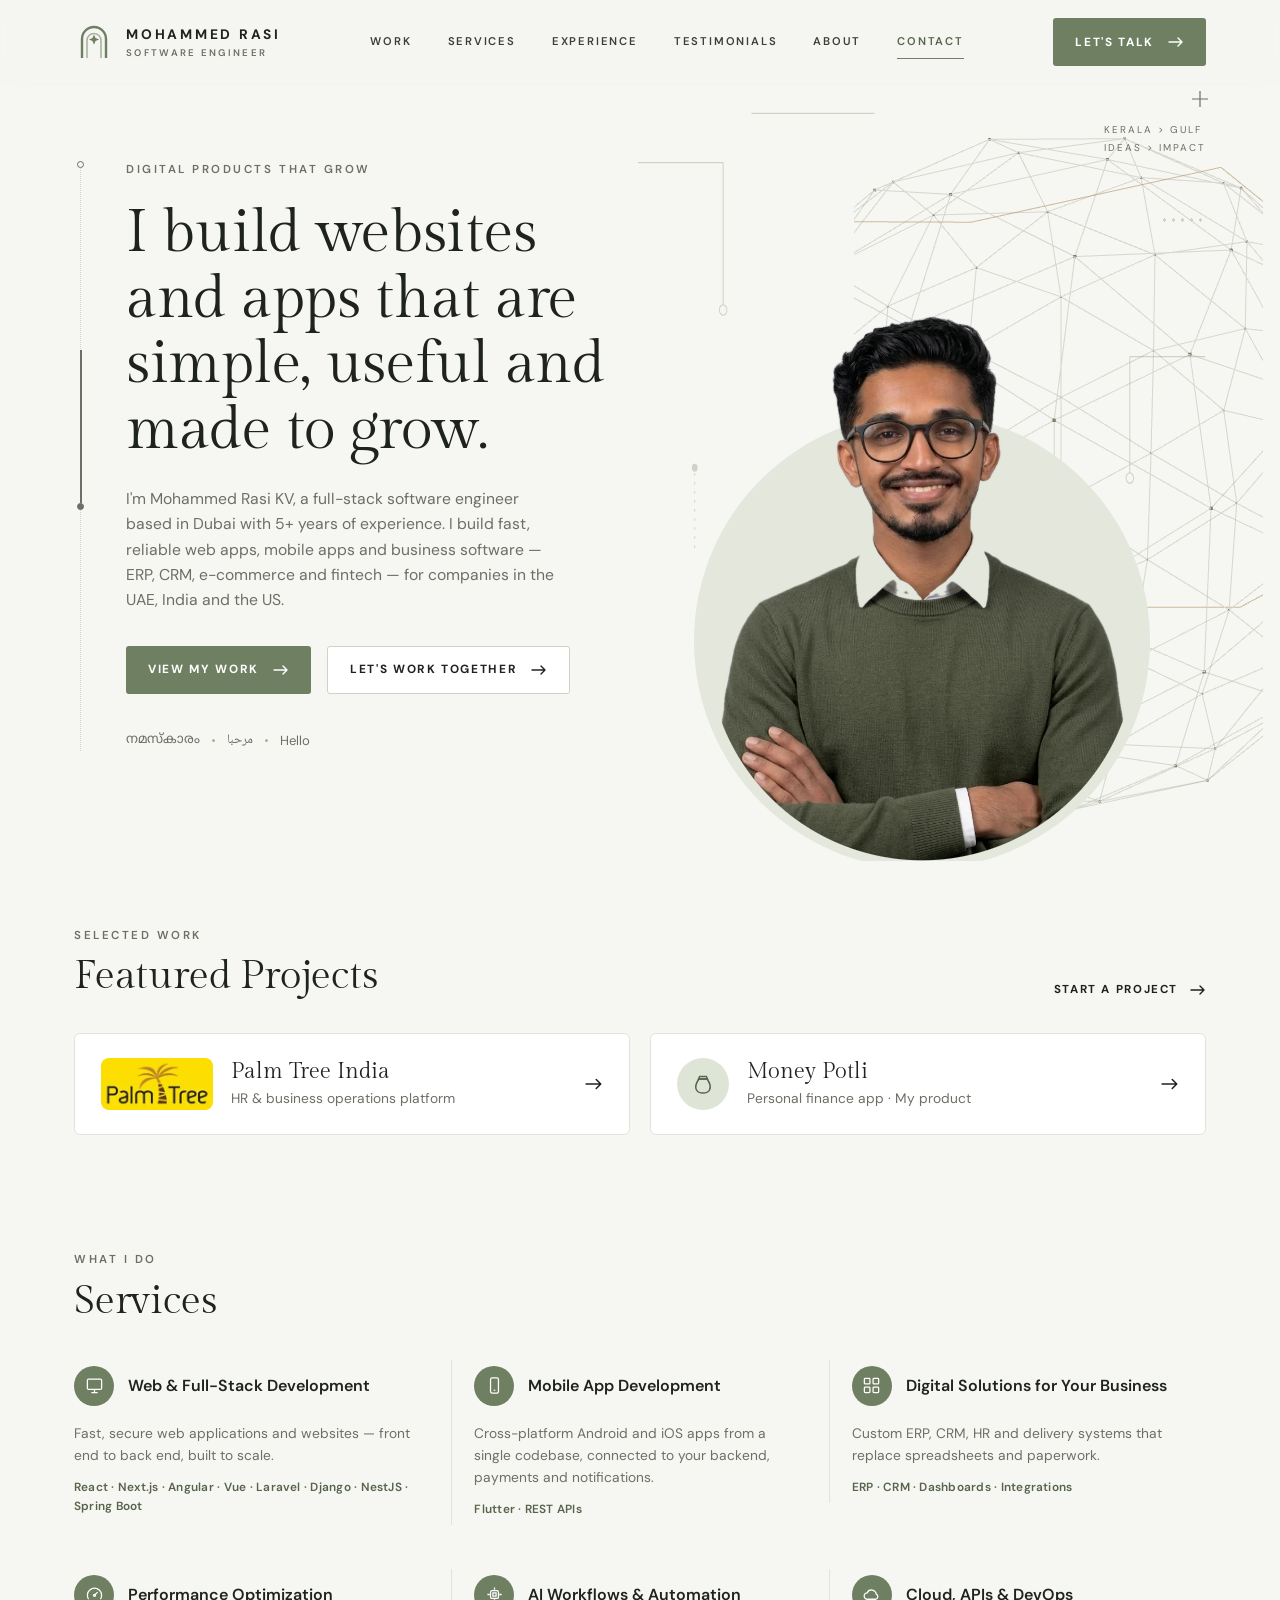
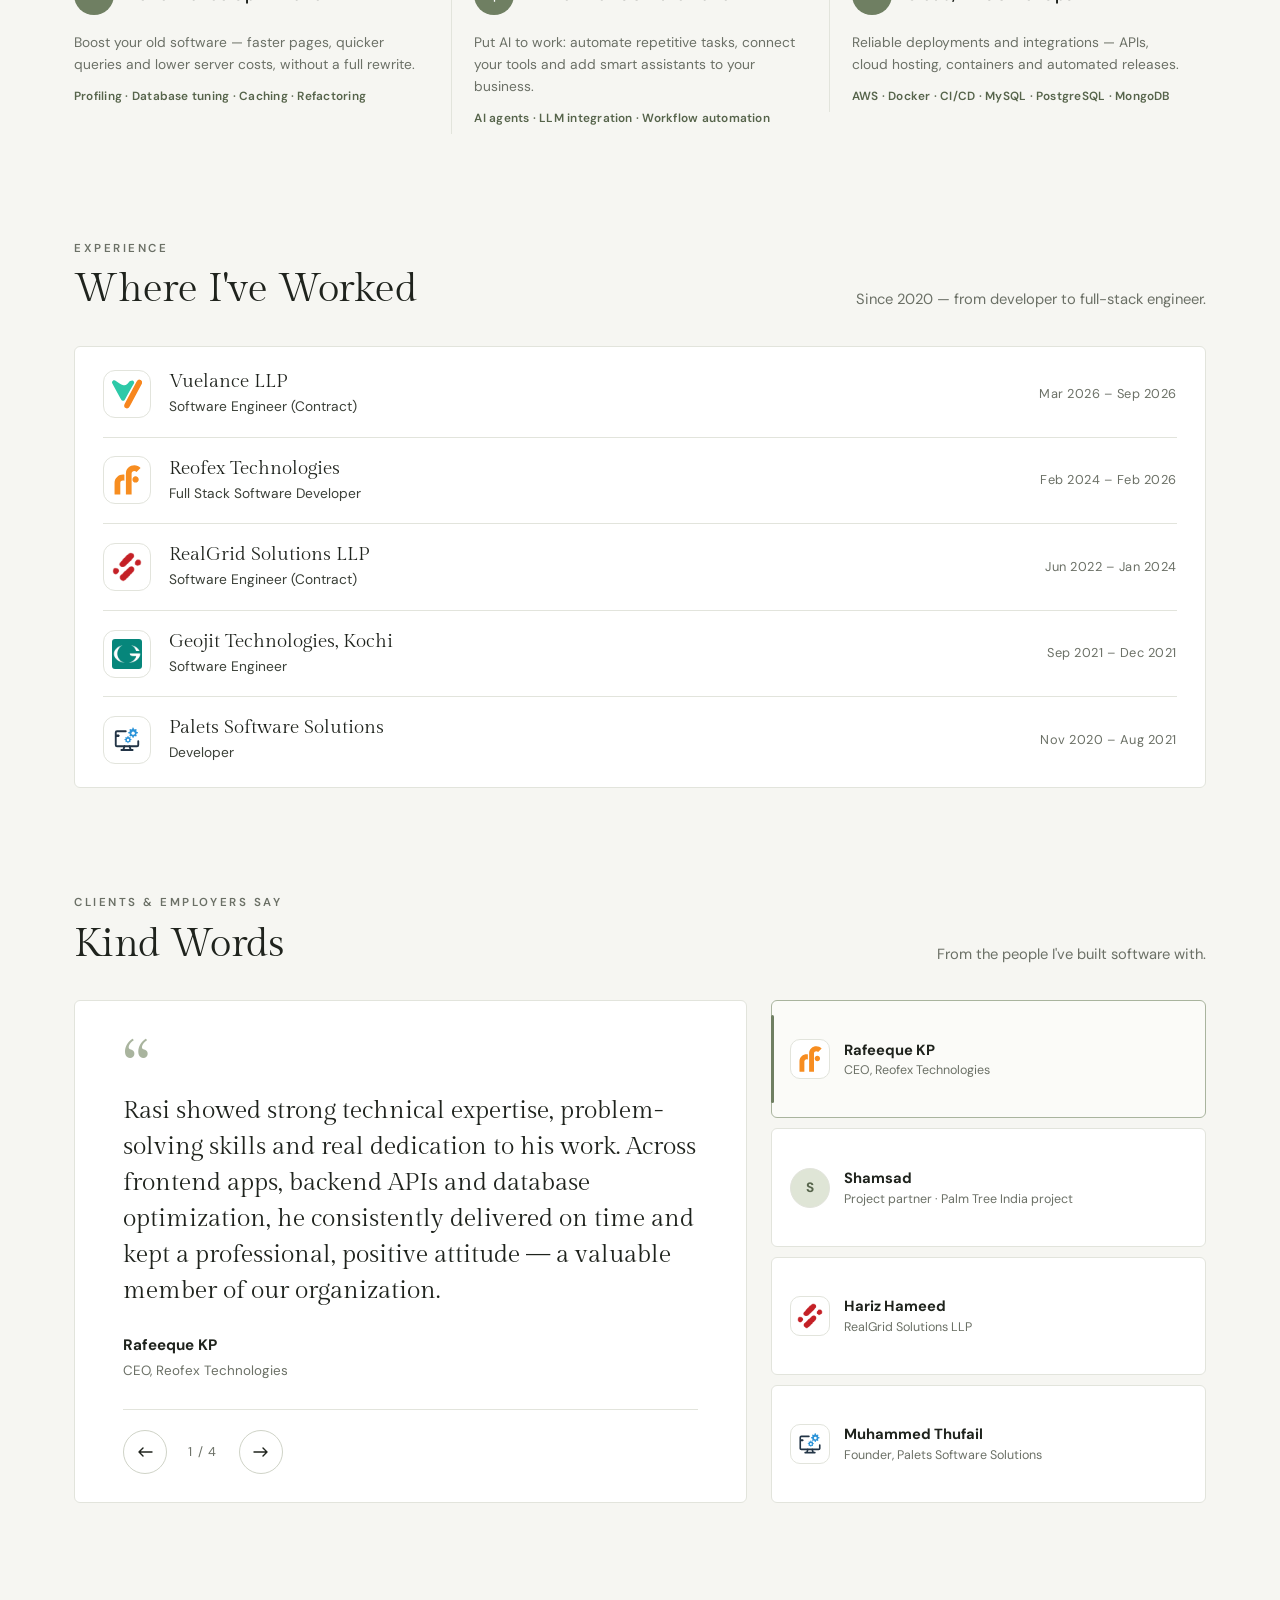
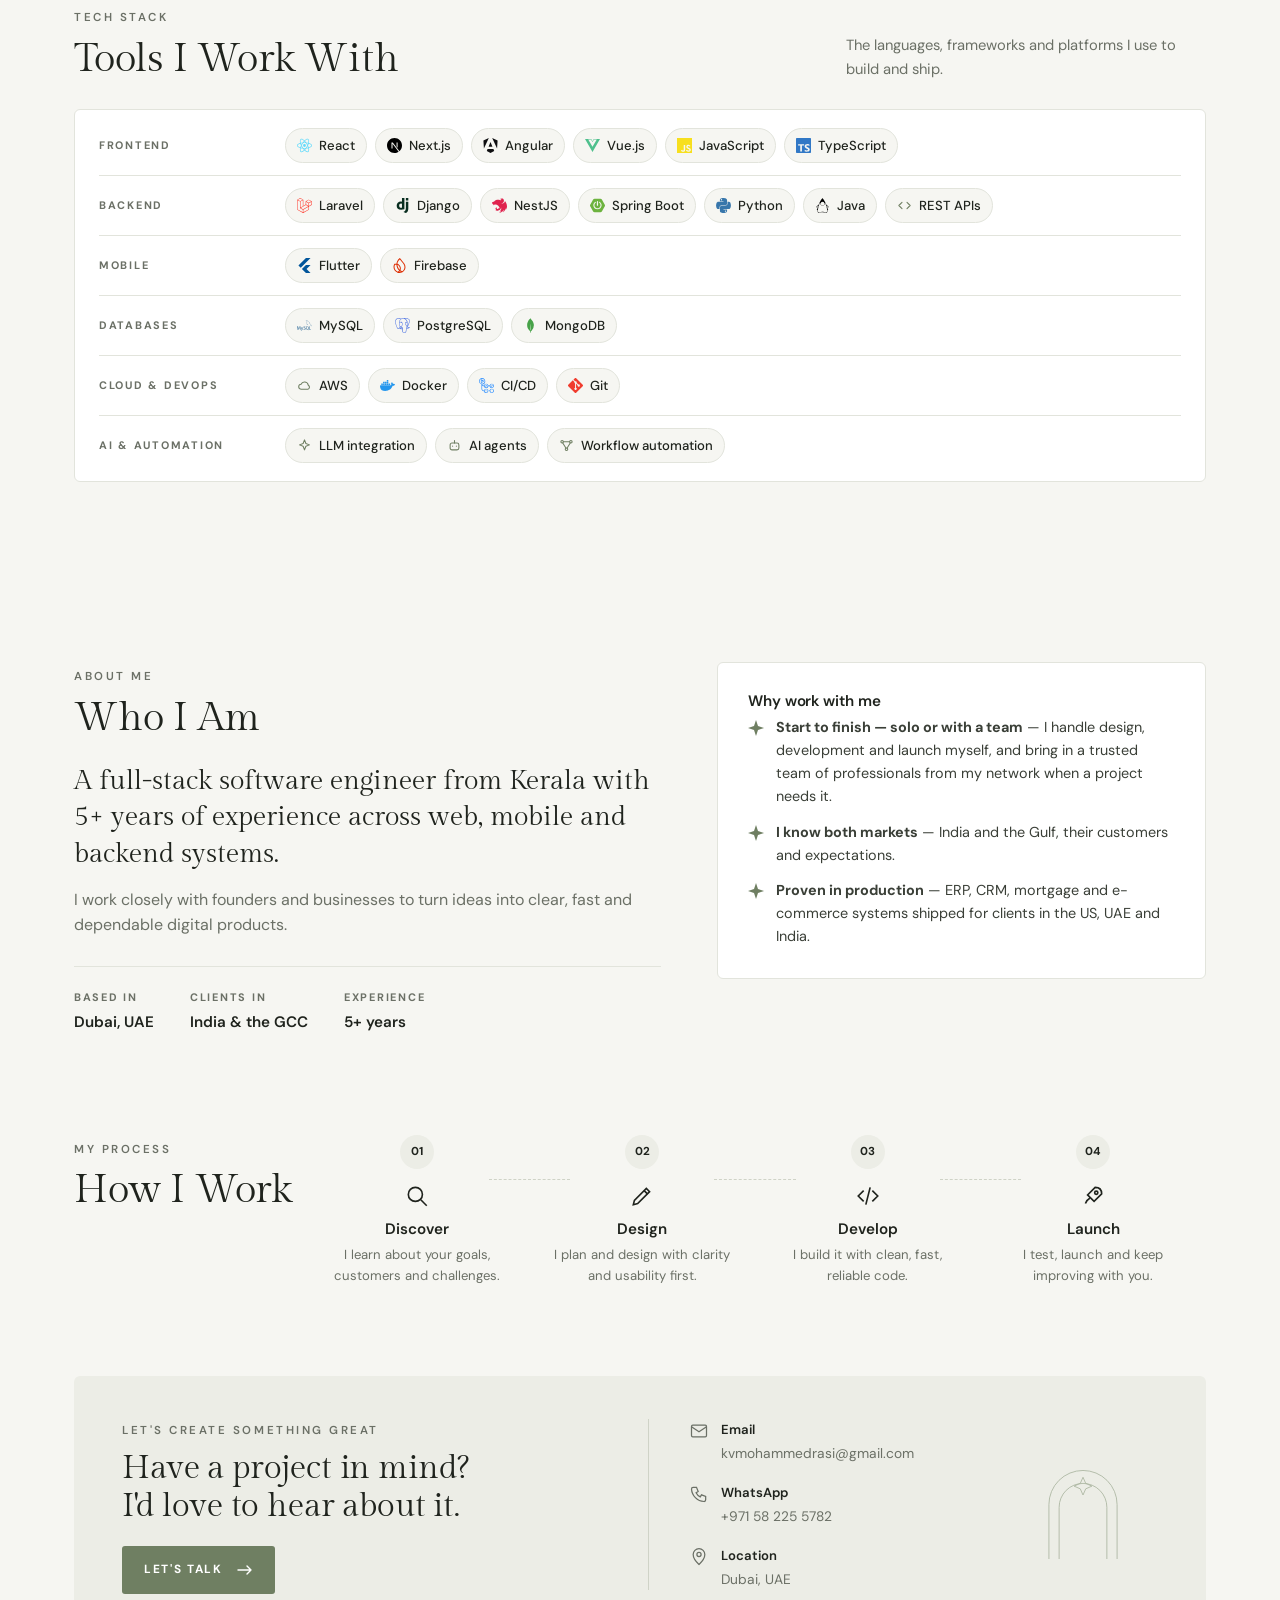
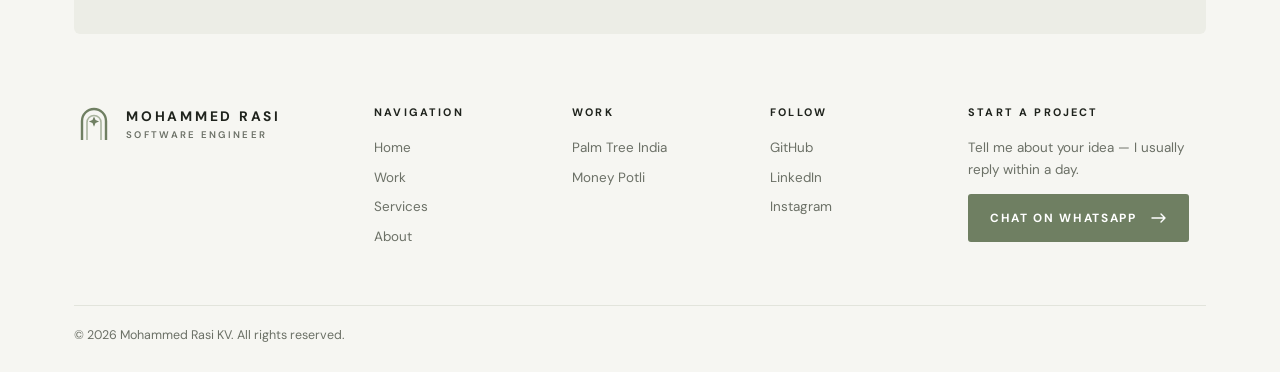
==== index.html @ 3359cd8f "Portfolio website" ====
<!doctype html>
<html lang="en">
<head>
<meta charset="utf-8">
<meta name="viewport" content="width=device-width, initial-scale=1">
<title>Mohammed Rasi KV — Software Engineer</title>
<meta name="description" content="Mohammed Rasi KV, full-stack software engineer in Dubai with 5+ years of experience building web apps, mobile apps, ERP/CRM systems and AI automation for companies in the UAE, India and the US.">
<meta name="theme-color" content="#f6f6f2">
<meta property="og:title" content="Mohammed Rasi KV — Software Engineer">
<meta property="og:description" content="Full-stack software engineer in Dubai: web apps, mobile apps, business software and AI automation. 5+ years of experience.">
<meta property="og:image" content="https://mrasikv.github.io/assets/rasik-og.jpg">
<meta property="og:url" content="https://mrasikv.github.io/">
<link rel="preconnect" href="https://fonts.googleapis.com">
<link rel="preconnect" href="https://fonts.gstatic.com" crossorigin>
<link href="https://fonts.googleapis.com/css2?family=Gilda+Display&family=DM+Sans:opsz,wght@9..40,400;9..40,500;9..40,600;9..40,700&family=Noto+Sans+Malayalam:wght@500&family=Noto+Naskh+Arabic:wght@500&display=swap" rel="stylesheet">
<style>
  :root{
    --bg:#f6f6f2; --surface:#ffffff; --band:#ecede6; --circle:#e3e7dc;
    --text:#1f231d; --muted:#6b7066; --line:#e2e4dc; --line-2:#cfd3c7;
    --sage:#6f7f62; --sage-dark:#56644b; --sage-soft:#dfe5d6; --sage-line:#a9b49e;
    --gold:#a88a52;
    --serif:"Gilda Display",Georgia,serif; --sans:"DM Sans",system-ui,sans-serif;
  }
  *{box-sizing:border-box;margin:0;padding:0}
  html{scroll-behavior:smooth}
  body{font-family:var(--sans);background:var(--bg);color:var(--text);line-height:1.6;-webkit-font-smoothing:antialiased;overflow-x:hidden}
  a{color:inherit;text-decoration:none}
  img,svg{display:block;max-width:100%}
  .wrap{max-width:1180px;margin:0 auto;padding-inline:24px}
  :focus-visible{outline:2px solid var(--sage);outline-offset:3px}
  .eyebrow{font-size:.72rem;font-weight:600;letter-spacing:.22em;text-transform:uppercase;color:var(--muted)}
  h1,h2,h3{font-family:var(--serif);font-weight:400;letter-spacing:-.005em;line-height:1.12}
  h2{font-size:clamp(1.9rem,3.2vw,2.5rem);margin-top:8px}

  /* Buttons */
  .btn{display:inline-flex;align-items:center;gap:14px;min-height:48px;padding:0 22px;font-size:.74rem;font-weight:700;letter-spacing:.14em;text-transform:uppercase;border-radius:3px;transition:background .2s,color .2s,border-color .2s}
  .btn svg{width:16px;height:16px;transition:transform .2s}
  .btn:hover svg{transform:translateX(3px)}
  .btn-solid{background:var(--sage);color:#fff}
  .btn-solid:hover{background:var(--sage-dark)}
  .btn-line{border:1px solid var(--line-2);color:var(--text);background:var(--surface)}
  .btn-line:hover{border-color:var(--sage);color:var(--sage-dark)}
  .more{display:inline-flex;align-items:center;gap:12px;font-size:.72rem;font-weight:700;letter-spacing:.14em;text-transform:uppercase}
  .more svg{width:16px;height:16px;transition:transform .2s}
  .more:hover svg{transform:translateX(3px)}

  /* Header */
  header{position:sticky;top:0;z-index:40;background:rgba(246,246,242,.9);backdrop-filter:blur(12px);border-bottom:1px solid transparent;transition:border-color .2s}
  header.scrolled{border-color:var(--line)}
  .nav{height:84px;display:flex;align-items:center;justify-content:space-between;gap:24px}
  .logo{display:flex;align-items:center;gap:12px}
  .logo svg{width:40px;height:40px;flex:none}
  .logo b{display:block;font-size:.86rem;letter-spacing:.2em;font-weight:700}
  .logo small{display:block;font-size:.6rem;letter-spacing:.24em;color:var(--muted);font-weight:600}
  .menu{display:flex;gap:36px}
  .menu a{font-size:.7rem;font-weight:600;letter-spacing:.16em;text-transform:uppercase;padding:8px 0;position:relative;color:#3a3f37}
  .menu a::after{content:"";position:absolute;left:0;right:0;bottom:0;height:1px;background:var(--sage);transform:scaleX(0);transition:transform .25s}
  .menu a:hover::after,.menu a.active::after{transform:none}
  .menu a.active{color:var(--sage-dark)}
  .burger{display:none;width:44px;height:44px;border:0;background:none;cursor:pointer}
  .burger span{display:block;width:22px;height:1.5px;background:var(--text);margin:6px auto}

  /* Hero */
  .hero{position:relative;overflow:hidden}
  .hero-grid{display:grid;grid-template-columns:1fr 1.05fr;align-items:end;gap:24px;min-height:600px}
  .hero-copy{position:relative;padding:70px 0 110px 52px}
  .rail{position:absolute;left:0;top:76px;bottom:110px;width:14px}
  .rail::before{content:"";position:absolute;left:6px;top:0;bottom:0;border-left:1px dotted var(--line-2)}
  .rail i{position:absolute;left:3px;width:7px;height:7px;border-radius:50%;border:1px solid var(--muted);background:var(--bg)}
  .rail i:nth-child(1){top:32%}
  .rail i:nth-child(2){top:58%;background:var(--muted)}
  .rail b{position:absolute;left:6px;top:32%;height:26%;border-left:2px solid var(--muted)}
  .hero h1{font-size:clamp(2.5rem,4.6vw,3.7rem);margin:20px 0 22px}
  .hero p.lead{max-width:440px;color:var(--muted);font-size:.98rem}
  .hero .actions{display:flex;gap:16px;flex-wrap:wrap;margin-top:34px}
  .greet{display:flex;gap:12px;align-items:center;margin-top:36px;font-size:.82rem;color:var(--muted)}
  .greet .ml{font-family:"Noto Sans Malayalam",sans-serif}
  .greet .ar{font-family:"Noto Naskh Arabic",serif}
  .greet i{width:3px;height:3px;border-radius:50%;background:var(--sage-line)}

  .visual{position:relative;height:100%;min-height:600px}
  .portrait{position:absolute;bottom:0;left:50%;transform:translateX(-50%);width:min(430px,82%);aspect-ratio:762/975;z-index:1}
  .portrait .disc{position:absolute;left:-3%;right:-3%;bottom:-1.5%;aspect-ratio:1;border-radius:50%;background:var(--circle)}
  .portrait img{position:relative;width:100%;height:100%;
    /* head and shoulders above the circle's middle stay visible; below it the photo is cut to the circle */
    -webkit-mask-image:linear-gradient(#000,#000),radial-gradient(circle closest-side,#000 99.5%,transparent 100%);
    mask-image:linear-gradient(#000,#000),radial-gradient(circle closest-side,#000 99.5%,transparent 100%);
    -webkit-mask-size:100% calc(100% - 50% * 762/975),100% calc(100% * 762/975);
    mask-size:100% calc(100% - 50% * 762/975),100% calc(100% * 762/975);
    -webkit-mask-position:top,bottom;mask-position:top,bottom;-webkit-mask-repeat:no-repeat;mask-repeat:no-repeat}
  #net{position:absolute;right:-10%;top:4%;width:72%;height:92%;z-index:0}
  .tag-top{position:absolute;right:0;top:36px;font-size:.62rem;letter-spacing:.2em;color:var(--muted);line-height:1.8;text-transform:uppercase;z-index:2}
  .plus{position:absolute;right:-2px;top:6px;width:16px;height:16px;color:var(--muted)}
  .dots{position:absolute;right:0;top:130px;width:46px;height:10px;background-image:radial-gradient(var(--line-2) 1.4px,transparent 1.5px);background-size:9px 10px;z-index:2}
  .circuit{position:absolute;inset:0;width:100%;height:100%;pointer-events:none;color:var(--line-2)}

  /* Sections */
  section.sec{padding:90px 0}
  .sec-head{display:flex;justify-content:space-between;align-items:end;gap:24px;margin-bottom:34px;flex-wrap:wrap}

  /* Projects (simple list; detailed case studies can be added later) */
  .projects{display:grid;grid-template-columns:1fr 1fr;gap:20px}
  .pcard{display:flex;align-items:center;gap:18px;padding:24px 26px;background:var(--surface);border:1px solid var(--line);border-radius:6px;transition:border-color .2s,box-shadow .2s,transform .2s}
  .pcard:hover{border-color:var(--sage-line);box-shadow:0 14px 30px rgba(31,35,29,.06);transform:translateY(-2px)}
  .pico{flex:none;width:52px;height:52px;border-radius:50%;background:var(--sage-soft);color:var(--sage-dark);display:grid;place-items:center}
  .pico svg{width:24px;height:24px}
  img.pico.wide{width:112px;height:52px;border-radius:8px;object-fit:cover;background:#ffe100}
  .pcard div{flex:1}
  .pcard b{display:block;font-family:var(--serif);font-weight:400;font-size:1.35rem;line-height:1.2}
  .pcard div span{display:block;margin-top:4px;font-size:.86rem;line-height:1.45;color:var(--muted)}
  .pcard .go{width:18px;height:18px;flex:none;transition:transform .2s}
  .pcard:hover .go{transform:translateX(3px)}

  /* Experience timeline */
  .timeline{list-style:none;background:var(--surface);border:1px solid var(--line);border-radius:6px;padding:4px 28px}
  .tl{display:flex;align-items:center;gap:18px;padding:18px 0;border-top:1px solid var(--line)}
  .tl:first-child{border-top:0}
  .clogo{flex:none;width:48px;height:48px;border-radius:12px;border:1px solid var(--line);background:#fff;padding:8px;object-fit:contain}
  .tl-main{flex:1;min-width:0}
  .tl-main b{display:block;font-family:var(--serif);font-weight:400;font-size:1.2rem;line-height:1.25}
  .tl-main span{font-size:.86rem;color:#3a3f37}
  .tl-side{display:flex;align-items:center;gap:12px;flex:none}
  .tl-date{font-size:.8rem;color:var(--muted);letter-spacing:.04em;white-space:nowrap}
  .tl-now{font-size:.66rem;font-weight:700;letter-spacing:.12em;text-transform:uppercase;color:var(--sage-dark);background:var(--sage-soft);padding:4px 9px;border-radius:999px}

  /* Testimonials spotlight */
  .tspot{display:grid;grid-template-columns:1.55fr 1fr;gap:24px;align-items:stretch}
  .tstage{position:relative;background:var(--surface);border:1px solid var(--line);border-radius:6px;padding:44px 48px 28px;display:flex;flex-direction:column;min-height:340px}
  .tmark{font-family:var(--serif);font-size:5rem;line-height:.7;color:var(--sage-line);height:40px}
  .tquote{margin:0;flex:1;display:flex;flex-direction:column}
  .tquote[hidden]{display:none}
  .tquote.is-active{animation:tfade .45s ease}
  @keyframes tfade{from{opacity:0;transform:translateY(6px)}to{opacity:1;transform:none}}
  .tquote blockquote{font-family:var(--serif);font-size:clamp(1.25rem,2vw,1.55rem);line-height:1.45;color:var(--text);margin:8px 0 24px;flex:1}
  .tquote figcaption b{display:block;font-size:.95rem}
  .tquote figcaption span{font-size:.84rem;color:var(--muted)}
  .tctrl{display:flex;align-items:center;gap:12px;margin-top:26px;padding-top:20px;border-top:1px solid var(--line)}
  .tbtn{width:44px;height:44px;border-radius:50%;border:1px solid var(--line-2);background:var(--surface);display:grid;place-items:center;cursor:pointer;color:var(--text);transition:background .2s,color .2s,border-color .2s}
  .tbtn:hover{background:var(--sage);border-color:var(--sage);color:#fff}
  .tbtn svg{width:16px;height:16px}
  .tcount{font-size:.8rem;color:var(--muted);letter-spacing:.1em;min-width:48px;text-align:center}
  .tlist{display:flex;flex-direction:column;gap:10px}
  .tperson{flex:1;display:flex;align-items:center;gap:14px;text-align:left;width:100%;padding:16px 18px;border:1px solid var(--line);border-radius:6px;background:var(--surface);cursor:pointer;font:inherit;color:inherit;position:relative;transition:border-color .2s,background .2s}
  .tperson::before{content:"";position:absolute;left:-1px;top:14px;bottom:14px;width:3px;border-radius:3px;background:var(--sage);transform:scaleY(0);transition:transform .25s}
  .tperson:hover{border-color:var(--sage-line)}
  .tperson.is-active{background:#fbfbf8;border-color:var(--sage-line)}
  .tperson.is-active::before{transform:none}
  .tp-logo,.tp-ini{flex:none;width:40px;height:40px;border-radius:10px;border:1px solid var(--line);background:#fff;object-fit:contain;padding:6px}
  .tp-ini{display:grid;place-items:center;background:var(--sage-soft);color:var(--sage-dark);font-weight:700;font-size:.85rem;padding:0;border-radius:50%}
  .tperson b{display:block;font-size:.92rem}
  .tperson small{display:block;font-size:.78rem;color:var(--muted);line-height:1.4}

  /* About */
  .about2{display:grid;grid-template-columns:1.2fr 1fr;gap:56px;align-items:start}
  .about-lead{font-family:var(--serif);font-size:clamp(1.35rem,2.2vw,1.7rem);line-height:1.35;margin:22px 0 14px}
  .about-text{color:var(--muted);max-width:560px}
  .kv{display:flex;gap:36px;flex-wrap:wrap;margin-top:28px;padding-top:22px;border-top:1px solid var(--line)}
  .kv dt{font-size:.68rem;font-weight:700;letter-spacing:.16em;text-transform:uppercase;color:var(--muted)}
  .kv dd{font-size:.95rem;font-weight:600;margin-top:4px}

  /* Tech stack: one compact panel, one row per category; rows scroll sideways on small screens */
  .sec-head p{max-width:360px;color:var(--muted);font-size:.92rem}
  .stack-wrap{display:grid;gap:28px}
  .stack-note{color:var(--muted);font-size:.92rem;margin-top:14px;max-width:260px}
  .stack-panel{background:var(--surface);border:1px solid var(--line);border-radius:6px;padding:6px 24px}
  .srow{display:grid;grid-template-columns:170px 1fr;align-items:center;gap:16px;padding:12px 0;border-top:1px solid var(--line)}
  .srow:first-child{border-top:0}
  .slabel{font-size:.68rem;font-weight:700;letter-spacing:.16em;text-transform:uppercase;color:var(--muted)}
  .techs{display:flex;flex-wrap:wrap;gap:8px}
  .tech{display:inline-flex;align-items:center;gap:7px;padding:6px 11px;border:1px solid var(--line);border-radius:999px;font-size:.82rem;font-weight:500;background:var(--bg);white-space:nowrap;flex:none}
  .tech svg{width:15px;height:15px;flex:none}

  /* Services */
  .services{display:grid;grid-template-columns:repeat(3,1fr);gap:44px 0;align-items:start}
  .services>.head{grid-column:1/-1;margin-bottom:-8px}
  .svc .stack{margin-top:12px;font-size:.74rem;color:var(--sage-dark);font-weight:600;letter-spacing:.02em}
  .svc{padding:6px 22px;border-left:1px solid var(--line)}
  .svc:nth-child(3n+2){border-left:0;padding-left:0}
  .svc .t{display:flex;align-items:center;gap:14px;margin-bottom:16px}
  .ico{width:40px;height:40px;border-radius:50%;background:var(--sage);color:#fff;display:grid;place-items:center;flex:none}
  .ico svg{width:19px;height:19px}
  .svc h3{font-family:var(--sans);font-weight:600;font-size:1rem;letter-spacing:0}
  .svc p{font-size:.86rem;color:var(--muted)}

  /* Facts band */
  .band{background:var(--band);position:relative;overflow:hidden}
  .facts{display:grid;grid-template-columns:repeat(4,1fr);padding:44px 0}
  .fact{text-align:center;padding:4px 16px;border-left:1px solid var(--line-2)}
  .fact:first-child{border-left:0}
  .fact svg{width:32px;height:32px;margin:0 auto 12px;color:var(--sage-dark)}
  .fact b{display:block;font-family:var(--serif);font-weight:400;font-size:clamp(1.5rem,2.6vw,2.1rem);line-height:1.2}
  .fact span{font-size:.85rem;color:#3a3f37}

  /* About */
  .about{display:grid;grid-template-columns:260px 1fr 1fr;gap:28px;align-items:stretch}
  .card{background:var(--surface);border:1px solid var(--line);border-radius:6px;padding:30px}
  .card .q{font-family:var(--serif);font-size:2.4rem;line-height:.6;color:var(--muted)}
  .card p{color:#3a3f37;font-size:.92rem;margin-top:12px}
  .card ul{list-style:none;display:grid;gap:12px;margin-top:6px}
  .card li{display:flex;gap:12px;font-size:.9rem;color:#3a3f37}
  .card li svg{flex:none;width:16px;height:16px;margin-top:4px;color:var(--sage)}
  .card h3{font-family:var(--sans);font-weight:600;font-size:.95rem}
  .who{display:flex;gap:14px;align-items:center;margin-top:22px}
  .who img{width:46px;height:46px;border-radius:50%;object-fit:cover;object-position:50% 12%;background:var(--circle)}
  .who b{display:block;font-size:.88rem}
  .who span{font-size:.78rem;color:var(--muted)}

  /* Process */
  .process{display:grid;grid-template-columns:230px repeat(4,1fr);gap:0;align-items:start}
  .step{text-align:center;position:relative;padding:0 10px}
  .step .num{display:inline-grid;place-items:center;width:34px;height:34px;border-radius:50%;background:var(--band);font-size:.72rem;font-weight:700}
  .step .si{width:26px;height:26px;margin:14px auto 12px;color:var(--text)}
  .step h3{font-family:var(--sans);font-weight:600;font-size:.95rem;margin-bottom:6px}
  .step p{font-size:.82rem;color:var(--muted);max-width:190px;margin:0 auto}
  .step:not(:last-child)::after{content:"";position:absolute;top:44px;right:-18%;width:36%;border-top:1px dashed var(--line-2)}

  /* Contact band */
  .contact{background:var(--band);border-radius:6px;display:grid;grid-template-columns:1.5fr 1fr 150px;align-items:center;gap:28px;padding:40px 48px;position:relative;overflow:hidden}
  .contact h2{font-size:clamp(1.6rem,2.6vw,2.1rem);margin:8px 0 22px}
  .details{display:grid;gap:18px;border-left:1px solid var(--line-2);padding-left:40px}
  .d{display:flex;gap:12px}
  .d svg{width:20px;height:20px;flex:none;margin-top:2px;color:var(--muted)}
  .d b{display:block;font-size:.82rem;font-weight:600}
  .d b{margin-bottom:2px}
  .d a,.d span{display:block;font-size:.86rem;color:var(--muted);white-space:nowrap}
  .d a:hover{color:var(--sage-dark)}
  .contact .deco{width:100%;color:var(--sage-line)}

  /* Footer */
  footer{padding:70px 0 26px}
  .foot{display:grid;grid-template-columns:1.6fr 1fr 1fr 1fr 1.4fr;gap:28px}
  .foot h4{font-size:.68rem;letter-spacing:.2em;font-weight:700;text-transform:uppercase;margin-bottom:16px}
  .foot li{list-style:none;font-size:.84rem;color:var(--muted);margin-bottom:8px}
  .foot li a:hover{color:var(--sage-dark)}
  .foot p{font-size:.84rem;color:var(--muted);margin-bottom:14px}
  .legal{display:flex;justify-content:space-between;gap:16px;flex-wrap:wrap;margin-top:50px;padding-top:20px;border-top:1px solid var(--line);font-size:.78rem;color:var(--muted)}

  .rv{opacity:0;transform:translateY(20px);transition:opacity .7s ease,transform .7s ease}
  .rv.in{opacity:1;transform:none}
  @media (prefers-reduced-motion:reduce){.rv{opacity:1;transform:none;transition:none}html{scroll-behavior:auto}}

  /* Responsive */
  @media (max-width:1080px){
    .menu{position:absolute;top:84px;left:0;right:0;background:var(--bg);flex-direction:column;gap:0;padding:6px 24px 18px;border-bottom:1px solid var(--line);display:none}
    .menu.open{display:flex}
    .menu a{padding:14px 0;border-bottom:1px solid var(--line);font-size:.78rem}
    .menu a::after{display:none}
    .burger{display:block}
    .nav .btn{display:none}
    .services,.process{grid-template-columns:repeat(2,1fr);row-gap:36px}
    .services>.head,.process>.head{grid-column:1/-1}
    .svc{border-left:0;padding:0}
    .step:not(:last-child)::after{display:none}
    .about{grid-template-columns:1fr 1fr}
    .about>.head{grid-column:1/-1}
    .contact{grid-template-columns:1fr}
    .details{border-left:0;padding-left:0}
    .contact .deco{display:none}
    .foot{grid-template-columns:1fr 1fr 1fr}
    .foot>div:first-child,.foot>div:last-child{grid-column:1/-1}
  }
  @media (max-width:860px){
    .hero-grid{grid-template-columns:1fr;min-height:0}
    /* Phones: portrait sits at the top of the hero, then the intro text */
    .hero-grid{display:flex;flex-direction:column-reverse;gap:0}
    .rail{display:none}
    .visual{min-height:0;height:auto;width:100%;max-width:290px;align-self:center;aspect-ratio:1/1.02;margin-top:8px}
    .portrait{width:80%}
    #net{right:-14%;width:80%}
    .hero-copy{padding:28px 0 16px}
    .greet{margin-top:28px}
    .projects{grid-template-columns:1fr}
    .tspot,.about2{grid-template-columns:1fr;gap:16px}
    .tlist{flex-direction:row;overflow-x:auto;scrollbar-width:none;margin:0 -24px;padding:0 24px 2px}
    .tlist::-webkit-scrollbar{display:none}
    .tperson{flex:none;width:auto;max-width:240px;padding:12px 14px}
    .tperson::before{left:14px;right:14px;top:auto;bottom:-1px;width:auto;height:3px;transform:scaleX(0)}
    .tperson.is-active::before{transform:none}
    .tstage{padding:32px 26px 22px;min-height:0}
    .tmark{font-size:4rem;height:30px}
    .stack-panel{padding:4px 0}
    .srow{grid-template-columns:1fr;gap:10px;padding:14px 0}
    .slabel{padding:0 20px}
    .techs{flex-wrap:nowrap;overflow-x:auto;padding:0 20px 4px;scrollbar-width:none;-webkit-mask-image:linear-gradient(90deg,#000 88%,transparent);mask-image:linear-gradient(90deg,#000 88%,transparent)}
    .techs::-webkit-scrollbar{display:none}
    .facts{grid-template-columns:1fr 1fr;row-gap:28px}
    .fact:nth-child(3){border-left:0}
  }
  @media (max-width:600px){
    section.sec{padding:64px 0}
    .services,.about{grid-template-columns:1fr}
    .services{row-gap:30px}
    .svc .t{margin-bottom:10px}
    .hero h1{font-size:2.25rem;margin:14px 0 16px}
    .hero .actions{flex-direction:column;gap:12px;margin-top:28px}
    .hero .actions .btn{justify-content:center}
    .sec-head .more{display:none}
    .sec-head{margin-bottom:24px}
    .pcard{padding:16px 18px;gap:14px}
    .pico{width:44px;height:44px}
    img.pico.wide{width:84px;height:40px}
    .pcard b{font-size:1.15rem}
    .pcard .go{display:none}
    .timeline{padding:2px 18px}
    .tl{gap:14px;padding:16px 0;flex-wrap:wrap}
    .clogo{width:42px;height:42px;padding:7px}
    .tl-side{width:100%;padding-left:56px;margin-top:-6px}
    .kv{gap:22px}
    .process{grid-template-columns:1fr 1fr;gap:12px}
    .step{padding:18px 10px;background:var(--surface);border:1px solid var(--line);border-radius:6px}
    .step .si{margin:10px auto 8px}
    .facts{padding:32px 0}
    .fact b{font-size:1.3rem}
    .fact span{font-size:.78rem}
    .card{padding:24px}
    .details{grid-template-columns:1fr}
    .contact{padding:32px 24px}
    .foot{grid-template-columns:1fr 1fr}
    .tag-top,.dots,.plus{display:none}
  }
</style>
<script type="importmap">{"imports":{"three":"./assets/three.module.min.js"}}</script>
</head>
<body>

<svg width="0" height="0" style="position:absolute" aria-hidden="true">
  <defs>
    <symbol id="arrow" viewBox="0 0 16 16"><path d="M1 8h13M10 4l4 4-4 4" fill="none" stroke="currentColor" stroke-width="1.4" stroke-linecap="round" stroke-linejoin="round"/></symbol>
    <!-- Logo: arch with an 8-point star (Kerala doorway + Arabic geometry) -->
    <symbol id="logo" viewBox="0 0 40 40">
      <path d="M8 36V17a12 12 0 0 1 24 0v19" fill="none" stroke="#6f7f62" stroke-width="2.4"/>
      <path d="M13 36V18.5a7 7 0 0 1 14 0V36" fill="none" stroke="#a9b49e" stroke-width="1.6"/>
      <path d="M20 12.5l1.5 3.6 3.6 1.5-3.6 1.5L20 22.7l-1.5-3.6-3.6-1.5 3.6-1.5z" fill="#6f7f62"/>
    </symbol>
    <symbol id="check" viewBox="0 0 16 16"><path d="M8 0l2 6 6 2-6 2-2 6-2-6-6-2 6-2z" fill="currentColor"/></symbol>
    <!-- Palm Tree icon: "tree-palm" from Lucide (lucide.dev), ISC License -->
    <symbol id="palmtree" viewBox="0 0 24 24" fill="none" stroke="currentColor" stroke-width="1.4" stroke-linecap="round" stroke-linejoin="round">
      <path d="M13 8c0-2.76-2.46-5-5.5-5S2 5.24 2 8h2l1-1 1 1h4"/>
      <path d="M13 7.14A5.82 5.82 0 0 1 16.5 6c3.04 0 5.5 2.24 5.5 5h-3l-1-1-1 1h-3"/>
      <path d="M5.89 9.71c-2.15 2.15-2.3 5.47-.35 7.43l4.24-4.25.7-.7.71-.71 2.12-2.12c-1.95-1.96-5.27-1.8-7.42.35"/>
      <path d="M11 15.5c.5 2.5-.17 4.5-1 6.5h4c2-5.5-.5-12-1-14"/>
    </symbol>
    <!-- Technology logos: Simple Icons (simpleicons.org), CC0 -->
    <symbol id="si-react" viewBox="0 0 24 24"><path fill="#61DAFB" d="M14.23 12.004a2.236 2.236 0 0 1-2.235 2.236 2.236 2.236 0 0 1-2.236-2.236 2.236 2.236 0 0 1 2.235-2.236 2.236 2.236 0 0 1 2.236 2.236zm2.648-10.69c-1.346 0-3.107.96-4.888 2.622-1.78-1.653-3.542-2.602-4.887-2.602-.41 0-.783.093-1.106.278-1.375.793-1.683 3.264-.973 6.365C1.98 8.917 0 10.42 0 12.004c0 1.59 1.99 3.097 5.043 4.03-.704 3.113-.39 5.588.988 6.38.32.187.69.275 1.102.275 1.345 0 3.107-.96 4.888-2.624 1.78 1.654 3.542 2.603 4.887 2.603.41 0 .783-.09 1.106-.275 1.374-.792 1.683-3.263.973-6.365C22.02 15.096 24 13.59 24 12.004c0-1.59-1.99-3.097-5.043-4.032.704-3.11.39-5.587-.988-6.38-.318-.184-.688-.277-1.092-.278zm-.005 1.09v.006c.225 0 .406.044.558.127.666.382.955 1.835.73 3.704-.054.46-.142.945-.25 1.44-.96-.236-2.006-.417-3.107-.534-.66-.905-1.345-1.727-2.035-2.447 1.592-1.48 3.087-2.292 4.105-2.295zm-9.77.02c1.012 0 2.514.808 4.11 2.28-.686.72-1.37 1.537-2.02 2.442-1.107.117-2.154.298-3.113.538-.112-.49-.195-.964-.254-1.42-.23-1.868.054-3.32.714-3.707.19-.09.4-.127.563-.132zm4.882 3.05c.455.468.91.992 1.36 1.564-.44-.02-.89-.034-1.345-.034-.46 0-.915.01-1.36.034.44-.572.895-1.096 1.345-1.565zM12 8.1c.74 0 1.477.034 2.202.093.406.582.802 1.203 1.183 1.86.372.64.71 1.29 1.018 1.946-.308.655-.646 1.31-1.013 1.95-.38.66-.773 1.288-1.18 1.87-.728.063-1.466.098-2.21.098-.74 0-1.477-.035-2.202-.093-.406-.582-.802-1.204-1.183-1.86-.372-.64-.71-1.29-1.018-1.946.303-.657.646-1.313 1.013-1.954.38-.66.773-1.286 1.18-1.868.728-.064 1.466-.098 2.21-.098zm-3.635.254c-.24.377-.48.763-.704 1.16-.225.39-.435.782-.635 1.174-.265-.656-.49-1.31-.676-1.947.64-.15 1.315-.283 2.015-.386zm7.26 0c.695.103 1.365.23 2.006.387-.18.632-.405 1.282-.66 1.933-.2-.39-.41-.783-.64-1.174-.225-.392-.465-.774-.705-1.146zm3.063.675c.484.15.944.317 1.375.498 1.732.74 2.852 1.708 2.852 2.476-.005.768-1.125 1.74-2.857 2.475-.42.18-.88.342-1.355.493-.28-.958-.646-1.956-1.1-2.98.45-1.017.81-2.01 1.085-2.964zm-13.395.004c.278.96.645 1.957 1.1 2.98-.45 1.017-.812 2.01-1.086 2.964-.484-.15-.944-.318-1.37-.5-1.732-.737-2.852-1.706-2.852-2.474 0-.768 1.12-1.742 2.852-2.476.42-.18.88-.342 1.356-.494zm11.678 4.28c.265.657.49 1.312.676 1.948-.64.157-1.316.29-2.016.39.24-.375.48-.762.705-1.158.225-.39.435-.788.636-1.18zm-9.945.02c.2.392.41.783.64 1.175.23.39.465.772.705 1.143-.695-.102-1.365-.23-2.006-.386.18-.63.406-1.282.66-1.933zM17.92 16.32c.112.493.2.968.254 1.423.23 1.868-.054 3.32-.714 3.708-.147.09-.338.128-.563.128-1.012 0-2.514-.807-4.11-2.28.686-.72 1.37-1.536 2.02-2.44 1.107-.118 2.154-.3 3.113-.54zm-11.83.01c.96.234 2.006.415 3.107.532.66.905 1.345 1.727 2.035 2.446-1.595 1.483-3.092 2.295-4.11 2.295-.22-.005-.406-.05-.553-.132-.666-.38-.955-1.834-.73-3.703.054-.46.142-.944.25-1.438zm4.56.64c.44.02.89.034 1.345.034.46 0 .915-.01 1.36-.034-.44.572-.895 1.095-1.345 1.565-.455-.47-.91-.993-1.36-1.565z"/></symbol>
    <symbol id="si-nextdotjs" viewBox="0 0 24 24"><path fill="#000000" d="M18.665 21.978C16.758 23.255 14.465 24 12 24 5.377 24 0 18.623 0 12S5.377 0 12 0s12 5.377 12 12c0 3.583-1.574 6.801-4.067 9.001L9.219 7.2H7.2v9.596h1.615V9.251l9.85 12.727Zm-3.332-8.533 1.6 2.061V7.2h-1.6v6.245Z"/></symbol>
    <symbol id="si-angular" viewBox="0 0 24 24"><path fill="#0F0F11" d="M16.712 17.711H7.288l-1.204 2.916L12 24l5.916-3.373-1.204-2.916ZM14.692 0l7.832 16.855.814-12.856L14.692 0ZM9.308 0 .662 3.999l.814 12.856L9.308 0Zm-.405 13.93h6.198L12 6.396 8.903 13.93Z"/></symbol>
    <symbol id="si-vuedotjs" viewBox="0 0 24 24"><path fill="#4FC08D" d="M24,1.61H14.06L12,5.16,9.94,1.61H0L12,22.39ZM12,14.08,5.16,2.23H9.59L12,6.41l2.41-4.18h4.43Z"/></symbol>
    <symbol id="si-javascript" viewBox="0 0 24 24"><path fill="#F7DF1E" d="M0 0h24v24H0V0zm22.034 18.276c-.175-1.095-.888-2.015-3.003-2.873-.736-.345-1.554-.585-1.797-1.14-.091-.33-.105-.51-.046-.705.15-.646.915-.84 1.515-.66.39.12.75.42.976.9 1.034-.676 1.034-.676 1.755-1.125-.27-.42-.404-.601-.586-.78-.63-.705-1.469-1.065-2.834-1.034l-.705.089c-.676.165-1.32.525-1.71 1.005-1.14 1.291-.811 3.541.569 4.471 1.365 1.02 3.361 1.244 3.616 2.205.24 1.17-.87 1.545-1.966 1.41-.811-.18-1.26-.586-1.755-1.336l-1.83 1.051c.21.48.45.689.81 1.109 1.74 1.756 6.09 1.666 6.871-1.004.029-.09.24-.705.074-1.65l.046.067zm-8.983-7.245h-2.248c0 1.938-.009 3.864-.009 5.805 0 1.232.063 2.363-.138 2.711-.33.689-1.18.601-1.566.48-.396-.196-.597-.466-.83-.855-.063-.105-.11-.196-.127-.196l-1.825 1.125c.305.63.75 1.172 1.324 1.517.855.51 2.004.675 3.207.405.783-.226 1.458-.691 1.811-1.411.51-.93.402-2.07.397-3.346.012-2.054 0-4.109 0-6.179l.004-.056z"/></symbol>
    <symbol id="si-laravel" viewBox="0 0 24 24"><path fill="#FF2D20" d="M23.642 5.43a.364.364 0 01.014.1v5.149c0 .135-.073.26-.189.326l-4.323 2.49v4.934a.378.378 0 01-.188.326L9.93 23.949a.316.316 0 01-.066.027c-.008.002-.016.008-.024.01a.348.348 0 01-.192 0c-.011-.002-.02-.008-.03-.012-.02-.008-.042-.014-.062-.025L.533 18.755a.376.376 0 01-.189-.326V2.974c0-.033.005-.066.014-.098.003-.012.01-.02.014-.032a.369.369 0 01.023-.058c.004-.013.015-.022.023-.033l.033-.045c.012-.01.025-.018.037-.027.014-.012.027-.024.041-.034H.53L5.043.05a.375.375 0 01.375 0L9.93 2.647h.002c.015.01.027.021.04.033l.038.027c.013.014.02.03.033.045.008.011.02.021.025.033.01.02.017.038.024.058.003.011.01.021.013.032.01.031.014.064.014.098v9.652l3.76-2.164V5.527c0-.033.004-.066.013-.098.003-.01.01-.02.013-.032a.487.487 0 01.024-.059c.007-.012.018-.02.025-.033.012-.015.021-.03.033-.043.012-.012.025-.02.037-.028.014-.01.026-.023.041-.032h.001l4.513-2.598a.375.375 0 01.375 0l4.513 2.598c.016.01.027.021.042.031.012.01.025.018.036.028.013.014.022.03.034.044.008.012.019.021.024.033.011.02.018.04.024.06.006.01.012.021.015.032zm-.74 5.032V6.179l-1.578.908-2.182 1.256v4.283zm-4.51 7.75v-4.287l-2.147 1.225-6.126 3.498v4.325zM1.093 3.624v14.588l8.273 4.761v-4.325l-4.322-2.445-.002-.003H5.04c-.014-.01-.025-.021-.04-.031-.011-.01-.024-.018-.035-.027l-.001-.002c-.013-.012-.021-.025-.031-.04-.01-.011-.021-.022-.028-.036h-.002c-.008-.014-.013-.031-.02-.047-.006-.016-.014-.027-.018-.043a.49.49 0 01-.008-.057c-.002-.014-.006-.027-.006-.041V5.789l-2.18-1.257zM5.23.81L1.47 2.974l3.76 2.164 3.758-2.164zm1.956 13.505l2.182-1.256V3.624l-1.58.91-2.182 1.255v9.435zm11.581-10.95l-3.76 2.163 3.76 2.163 3.759-2.164zm-.376 4.978L16.21 7.087 14.63 6.18v4.283l2.182 1.256 1.58.908zm-8.65 9.654l5.514-3.148 2.756-1.572-3.757-2.163-4.323 2.489-3.941 2.27z"/></symbol>
    <symbol id="si-django" viewBox="0 0 24 24"><path fill="#092E20" d="M11.146 0h3.924v18.166c-2.013.382-3.491.535-5.096.535-4.791 0-7.288-2.166-7.288-6.32 0-4.002 2.65-6.6 6.753-6.6.637 0 1.121.05 1.707.203zm0 9.143a3.894 3.894 0 00-1.325-.204c-1.988 0-3.134 1.223-3.134 3.365 0 2.09 1.096 3.236 3.109 3.236.433 0 .79-.025 1.35-.102V9.142zM21.314 6.06v9.098c0 3.134-.229 4.638-.917 5.937-.637 1.249-1.478 2.039-3.211 2.905l-3.644-1.733c1.733-.815 2.574-1.53 3.109-2.625.561-1.121.739-2.421.739-5.835V6.059h3.924zM17.39.021h3.924v4.026H17.39z"/></symbol>
    <symbol id="si-python" viewBox="0 0 24 24"><path fill="#3776AB" d="M11.858 0c-.978.005-1.913.088-2.736.234C6.7.662 6.26 1.558 6.26 3.21v2.182h5.725v.727H4.111c-1.664 0-3.121 1-3.577 2.903-.526 2.181-.549 3.542 0 5.82.407 1.694 1.379 2.902 3.043 2.902h1.969v-2.616c0-1.89 1.635-3.557 3.576-3.557h5.72c1.591 0 2.862-1.31 2.862-2.91v-5.45c0-1.553-1.309-2.718-2.863-2.977A18 18 0 0 0 11.858 0M8.762 1.755c.591 0 1.074.491 1.074 1.095 0 .601-.483 1.087-1.074 1.087A1.08 1.08 0 0 1 7.688 2.85c0-.604.48-1.095 1.074-1.095m9.656 4.364v2.543c0 1.971-1.671 3.63-3.577 3.63H9.122c-1.566 0-2.862 1.34-2.862 2.91v5.452c0 1.551 1.349 2.464 2.862 2.91 1.813.532 3.55.628 5.72 0 1.44-.418 2.862-1.258 2.862-2.91V18.47h-5.719v-.727h8.582c1.664 0 2.284-1.16 2.862-2.903.598-1.793.573-3.518 0-5.819-.41-1.656-1.196-2.903-2.862-2.903zm-3.216 13.807a1.08 1.08 0 0 1 1.074 1.088c0 .604-.48 1.094-1.074 1.094-.592 0-1.075-.49-1.075-1.094 0-.601.483-1.088 1.075-1.088"/></symbol>
    <symbol id="si-nestjs" viewBox="0 0 24 24"><path fill="#E0234E" d="M14.131.047c-.173 0-.334.037-.483.087.316.21.49.49.576.806.007.043.019.074.025.117a.681.681 0 0 1 .013.112c.024.545-.143.614-.26.936-.18.415-.13.861.086 1.22a.74.74 0 0 0 .074.137c-.235-1.568 1.073-1.803 1.314-2.293.019-.428-.334-.713-.613-.911a1.37 1.37 0 0 0-.732-.21zM16.102.4c-.024.143-.006.106-.012.18-.006.05-.006.112-.012.161-.013.05-.025.1-.044.149-.012.05-.03.1-.05.149l-.067.142c-.02.025-.031.05-.05.075l-.037.055a2.152 2.152 0 0 1-.093.124c-.037.038-.068.081-.112.112v.006c-.037.031-.074.068-.118.1-.13.099-.278.173-.415.266-.043.03-.087.056-.124.093a.906.906 0 0 0-.118.099c-.043.037-.074.074-.111.118-.031.037-.068.08-.093.124a1.582 1.582 0 0 0-.087.13c-.025.05-.043.093-.068.142-.019.05-.037.093-.05.143a2.007 2.007 0 0 0-.043.155c-.006.025-.006.056-.012.08-.007.025-.007.05-.013.075 0 .05-.006.105-.006.155 0 .037 0 .074.006.111 0 .05.006.1.019.155.006.05.018.1.03.15.02.049.032.098.05.148.013.03.031.062.044.087l-1.426-.552c-.241-.068-.477-.13-.719-.186l-.39-.093c-.372-.074-.75-.13-1.128-.167-.013 0-.019-.006-.031-.006A11.082 11.082 0 0 0 8.9 2.855c-.378.025-.756.074-1.134.136a12.45 12.45 0 0 0-.837.174l-.279.074c-.092.037-.18.08-.266.118l-.205.093c-.012.006-.024.006-.03.012-.063.031-.118.056-.174.087a2.738 2.738 0 0 0-.236.118c-.043.018-.086.043-.124.062a.559.559 0 0 1-.055.03c-.056.032-.112.063-.162.094a1.56 1.56 0 0 0-.148.093c-.044.03-.087.055-.124.086-.006.007-.013.007-.019.013-.037.025-.08.056-.118.087l-.012.012-.093.074c-.012.007-.025.019-.037.025-.031.025-.062.056-.093.08-.006.013-.019.02-.025.025-.037.038-.074.069-.111.106-.007 0-.007.006-.013.012a1.742 1.742 0 0 0-.111.106c-.007.006-.007.012-.013.012a1.454 1.454 0 0 0-.093.1c-.012.012-.03.024-.043.036a1.374 1.374 0 0 1-.106.112c-.006.012-.018.019-.024.03-.05.05-.093.1-.143.15l-.018.018c-.1.106-.205.211-.317.304-.111.1-.229.192-.347.273a3.777 3.777 0 0 1-.762.421c-.13.056-.267.106-.403.149-.26.056-.527.161-.756.18-.05 0-.105.012-.155.018l-.155.037-.149.056c-.05.019-.099.044-.148.068-.044.031-.093.056-.137.087a1.011 1.011 0 0 0-.124.106c-.043.03-.087.074-.124.111-.037.043-.074.08-.105.124-.031.05-.068.093-.093.143a1.092 1.092 0 0 0-.087.142c-.025.056-.05.106-.068.161-.019.05-.037.106-.056.161-.012.05-.025.1-.03.15 0 .005-.007.012-.007.018-.012.056-.012.13-.019.167C.006 7.95 0 7.986 0 8.03a.657.657 0 0 0 .074.31v.006c.019.037.044.075.069.112.024.037.05.074.08.111.031.031.068.069.106.1a.906.906 0 0 0 .117.099c.149.13.186.173.378.272.031.019.062.031.1.05.006 0 .012.006.018.006 0 .013 0 .019.006.031a1.272 1.272 0 0 0 .08.298c.02.037.032.074.05.111.007.013.013.025.02.031.024.05.049.093.073.137l.093.13c.031.037.069.08.106.118.037.037.074.068.118.105 0 0 .006.006.012.006.037.031.074.062.112.087a.986.986 0 0 0 .136.08c.043.025.093.05.142.069a.73.73 0 0 0 .124.043c.007.006.013.006.025.012.025.007.056.013.08.019-.018.335-.024.65.026.762.055.124.328-.254.6-.688-.036.428-.061.93 0 1.079.069.155.44-.329.763-.862 4.395-1.016 8.405 2.02 8.826 6.31-.08-.67-.905-1.041-1.283-.948-.186.458-.502 1.047-1.01 1.413.043-.41.025-.83-.062-1.24a4.009 4.009 0 0 1-.769 1.562c-.588.043-1.177-.242-1.487-.67-.025-.018-.031-.055-.05-.08-.018-.043-.037-.087-.05-.13a.515.515 0 0 1-.037-.13c-.006-.044-.006-.087-.006-.137v-.093a.992.992 0 0 1 .031-.13c.013-.043.025-.086.044-.13.024-.043.043-.087.074-.13.105-.298.105-.54-.087-.682a.706.706 0 0 0-.118-.062c-.024-.006-.055-.018-.08-.025l-.05-.018a.847.847 0 0 0-.13-.031.472.472 0 0 0-.13-.019 1.01 1.01 0 0 0-.136-.012c-.031 0-.062.006-.093.006a.484.484 0 0 0-.137.019c-.043.006-.086.012-.13.024a1.068 1.068 0 0 0-.13.044c-.043.018-.08.037-.124.056-.037.018-.074.043-.118.062-1.444.942-.582 3.148.403 3.787-.372.068-.75.148-.855.229l-.013.012c.267.161.546.298.837.416.397.13.818.247 1.004.297v.006a5.996 5.996 0 0 0 1.562.112c2.746-.192 4.996-2.281 5.405-5.033l.037.161c.019.112.043.23.056.347v.006c.012.056.018.112.025.162v.024c.006.056.012.112.012.162.006.068.012.136.012.204v.1c0 .03.007.067.007.098 0 .038-.007.075-.007.112v.087c0 .043-.006.08-.006.124 0 .025 0 .05-.006.08 0 .044-.006.087-.006.137-.006.018-.006.037-.006.055l-.02.143c0 .019 0 .037-.005.056-.007.062-.019.118-.025.18v.012l-.037.174v.018l-.037.167c0 .007-.007.02-.007.025a1.663 1.663 0 0 1-.043.168v.018c-.019.062-.037.118-.05.174-.006.006-.006.012-.006.012l-.056.186c-.024.062-.043.118-.068.18-.025.062-.043.124-.068.18-.025.062-.05.117-.074.18h-.007c-.024.055-.05.117-.08.173a.302.302 0 0 1-.019.043c-.006.006-.006.013-.012.019a5.867 5.867 0 0 1-1.742 2.082c-.05.031-.099.069-.149.106-.012.012-.03.018-.043.03a2.603 2.603 0 0 1-.136.094l.018.037h.007l.26-.037h.006c.161-.025.322-.056.483-.087.044-.006.093-.019.137-.031l.087-.019c.043-.006.086-.018.13-.024.037-.013.074-.02.111-.031.62-.15 1.221-.354 1.798-.595a9.926 9.926 0 0 1-3.85 3.142c.714-.05 1.426-.167 2.114-.366a9.903 9.903 0 0 0 5.857-4.68 9.893 9.893 0 0 1-1.667 3.986 9.758 9.758 0 0 0 1.655-1.376 9.824 9.824 0 0 0 2.61-5.268c.21.98.272 1.99.18 2.987 4.474-6.241.371-12.712-1.346-14.416-.006-.013-.012-.019-.012-.031-.006.006-.006.006-.006.012 0-.006 0-.006-.007-.012 0 .074-.006.148-.012.223a8.34 8.34 0 0 1-.062.415c-.03.136-.068.273-.105.41-.044.13-.093.266-.15.396a5.322 5.322 0 0 1-.185.378 4.735 4.735 0 0 1-.477.688c-.093.111-.192.21-.292.31a3.994 3.994 0 0 1-.18.155l-.142.124a3.459 3.459 0 0 1-.347.241 4.295 4.295 0 0 1-.366.211c-.13.062-.26.118-.39.174a4.364 4.364 0 0 1-.818.223c-.143.025-.285.037-.422.05a4.914 4.914 0 0 1-.297.012 4.66 4.66 0 0 1-.422-.025 3.137 3.137 0 0 1-.421-.062 3.136 3.136 0 0 1-.415-.105h-.007c.137-.013.273-.025.41-.05a4.493 4.493 0 0 0 .818-.223c.136-.05.266-.112.39-.174.13-.062.248-.13.372-.204.118-.08.235-.161.347-.248.112-.087.217-.18.316-.279.105-.093.198-.198.291-.304.093-.111.18-.223.26-.334.013-.019.026-.044.038-.062.062-.1.124-.199.18-.298a4.272 4.272 0 0 0 .334-.775c.044-.13.075-.266.106-.403.025-.142.05-.278.062-.415.012-.142.025-.285.025-.421 0-.1-.007-.199-.013-.298a6.726 6.726 0 0 0-.05-.415 4.493 4.493 0 0 0-.092-.415c-.044-.13-.087-.267-.137-.397-.05-.13-.111-.26-.173-.384-.069-.124-.137-.248-.211-.366a6.843 6.843 0 0 0-.248-.34c-.093-.106-.186-.212-.285-.317a3.878 3.878 0 0 0-.161-.155c-.28-.217-.57-.421-.862-.607a1.154 1.154 0 0 0-.124-.062 2.415 2.415 0 0 0-.589-.26Z"/></symbol>
    <symbol id="si-springboot" viewBox="0 0 24 24"><path fill="#6DB33F" d="m23.693 10.7058-4.73-8.1844c-.4094-.7106-1.4166-1.2942-2.2402-1.2942H7.2725c-.819 0-1.8308.5836-2.2402 1.2942L.307 10.7058c-.4095.7106-.4095 1.873 0 2.5837l4.7252 8.189c.4094.7107 1.4166 1.2943 2.2402 1.2943h9.455c.819 0 1.826-.5836 2.2402-1.2942l4.7252-8.189c.4095-.7107.4095-1.8732 0-2.5838zM10.9763 5.7547c0-.5365.4377-.9742.9742-.9742s.9742.4377.9742.9742v5.8217c0 .5366-.4377.9742-.9742.9742s-.9742-.4376-.9742-.9742zm.9742 12.4294c-3.6427 0-6.6077-2.965-6.6077-6.6077.0047-2.0896.993-4.0521 2.6685-5.304a.8657.8657 0 0 1 1.2142.1788.8657.8657 0 0 1-.1788 1.2143c-2.1602 1.6048-2.612 4.6592-1.0072 6.8194 1.6049 2.1603 4.6593 2.612 6.8195 1.0072 1.2378-.9177 1.9673-2.372 1.9673-3.9157a4.8972 4.8972 0 0 0-1.9861-3.925c-.386-.2824-.466-.8284-.1836-1.2143.2824-.386.8283-.466 1.2143-.1835 1.6895 1.2471 2.6826 3.2238 2.6873 5.3228 0 3.6474-2.965 6.6077-6.6077 6.6077z"/></symbol>
    <symbol id="si-openjdk" viewBox="0 0 24 24"><path fill="#000000" d="M11.915 0 11.7.215C9.515 2.4 7.47 6.39 6.046 10.483c-1.064 1.024-3.633 2.81-3.711 3.551-.093.87 1.746 2.611 1.55 3.235-.198.625-1.304 1.408-1.014 1.939.1.188.823.011 1.277-.491a13.389 13.389 0 0 0-.017 2.14c.076.906.27 1.668.643 2.232.372.563.956.911 1.667.911.397 0 .727-.114 1.024-.264.298-.149.571-.33.91-.5.68-.34 1.634-.666 3.53-.604 1.903.062 2.872.39 3.559.704.687.314 1.15.664 1.925.664.767 0 1.395-.336 1.807-.9.412-.563.631-1.33.72-2.24.06-.623.055-1.32 0-2.066.454.45 1.117.604 1.213.424.29-.53-.816-1.314-1.013-1.937-.198-.624 1.642-2.366 1.549-3.236-.08-.748-2.707-2.568-3.748-3.586C16.428 6.374 14.308 2.394 12.13.215zm.175 6.038a2.95 2.95 0 0 1 2.943 2.942 2.95 2.95 0 0 1-2.943 2.943A2.95 2.95 0 0 1 9.148 8.98a2.95 2.95 0 0 1 2.942-2.942zM8.685 7.983a3.515 3.515 0 0 0-.145.997c0 1.951 1.6 3.55 3.55 3.55 1.95 0 3.55-1.598 3.55-3.55 0-.329-.046-.648-.132-.951.334.095.64.208.915.336a42.699 42.699 0 0 1 2.042 5.829c.678 2.545 1.01 4.92.846 6.607-.082.844-.29 1.51-.606 1.94-.315.431-.713.651-1.315.651-.593 0-.932-.27-1.673-.61-.741-.338-1.825-.694-3.792-.758-1.974-.064-3.073.293-3.821.669-.375.188-.659.373-.911.5s-.466.2-.752.2c-.53 0-.876-.209-1.16-.64-.285-.43-.474-1.101-.545-1.948-.141-1.693.176-4.069.823-6.614a43.155 43.155 0 0 1 1.934-5.783c.348-.167.749-.31 1.192-.425zm-3.382 4.362a.216.216 0 0 1 .13.031c-.166.56-.323 1.116-.463 1.665a33.849 33.849 0 0 0-.547 2.555 3.9 3.9 0 0 0-.2-.39c-.58-1.012-.914-1.642-1.16-2.08.315-.24 1.679-1.755 2.24-1.781zm13.394.01c.562.027 1.926 1.543 2.24 1.783-.246.438-.58 1.068-1.16 2.08a4.428 4.428 0 0 0-.163.309 32.354 32.354 0 0 0-.562-2.49 40.579 40.579 0 0 0-.482-1.652.216.216 0 0 1 .127-.03z"/></symbol>
    <symbol id="si-flutter" viewBox="0 0 24 24"><path fill="#02569B" d="M14.314 0L2.3 12 6 15.7 21.684.013h-7.357zm.014 11.072L7.857 17.53l6.47 6.47H21.7l-6.46-6.468 6.46-6.46h-7.37z"/></symbol>
    <symbol id="si-mysql" viewBox="0 0 24 24"><path fill="#4479A1" d="M16.405 5.501c-.115 0-.193.014-.274.033v.013h.014c.054.104.146.18.214.273.054.107.1.214.154.32l.014-.015c.094-.066.14-.172.14-.333-.04-.047-.046-.094-.08-.14-.04-.067-.126-.1-.18-.153zM5.77 18.695h-.927a50.854 50.854 0 00-.27-4.41h-.008l-1.41 4.41H2.45l-1.4-4.41h-.01a72.892 72.892 0 00-.195 4.41H0c.055-1.966.192-3.81.41-5.53h1.15l1.335 4.064h.008l1.347-4.064h1.095c.242 2.015.384 3.86.428 5.53zm4.017-4.08c-.378 2.045-.876 3.533-1.492 4.46-.482.716-1.01 1.073-1.583 1.073-.153 0-.34-.046-.566-.138v-.494c.11.017.24.026.386.026.268 0 .483-.075.647-.222.197-.18.295-.382.295-.605 0-.155-.077-.47-.23-.944L6.23 14.615h.91l.727 2.36c.164.536.233.91.205 1.123.4-1.064.678-2.227.835-3.483zm12.325 4.08h-2.63v-5.53h.885v4.85h1.745zm-3.32.135l-1.016-.5c.09-.076.177-.158.255-.25.433-.506.648-1.258.648-2.253 0-1.83-.718-2.746-2.155-2.746-.704 0-1.254.232-1.65.697-.43.508-.646 1.256-.646 2.245 0 .972.19 1.686.574 2.14.35.41.877.615 1.583.615.264 0 .506-.033.725-.098l1.325.772.36-.622zM15.5 17.588c-.225-.36-.337-.94-.337-1.736 0-1.393.424-2.09 1.27-2.09.443 0 .77.167.977.5.224.362.336.936.336 1.723 0 1.404-.424 2.108-1.27 2.108-.445 0-.77-.167-.978-.5zm-1.658-.425c0 .47-.172.856-.516 1.156-.344.3-.803.45-1.384.45-.543 0-1.064-.172-1.573-.515l.237-.476c.438.22.833.328 1.19.328.332 0 .593-.073.783-.22a.754.754 0 00.3-.615c0-.33-.23-.61-.648-.845-.388-.213-1.163-.657-1.163-.657-.422-.307-.632-.636-.632-1.177 0-.45.157-.81.47-1.085.315-.278.72-.415 1.22-.415.512 0 .98.136 1.4.41l-.213.476a2.726 2.726 0 00-1.064-.23c-.283 0-.502.068-.654.206a.685.685 0 00-.248.524c0 .328.234.61.666.85.393.215 1.187.67 1.187.67.433.305.648.63.648 1.168zm9.382-5.852c-.535-.014-.95.04-1.297.188-.1.04-.26.04-.274.167.055.053.063.14.11.214.08.134.218.313.346.407.14.11.28.216.427.31.26.16.555.255.81.416.145.094.293.213.44.313.073.05.12.14.214.172v-.02c-.046-.06-.06-.147-.105-.214-.067-.067-.134-.127-.2-.193a3.223 3.223 0 00-.695-.675c-.214-.146-.682-.35-.77-.595l-.013-.014c.146-.013.32-.066.46-.106.227-.06.435-.047.67-.106.106-.027.213-.06.32-.094v-.06c-.12-.12-.21-.283-.334-.395a8.867 8.867 0 00-1.104-.823c-.21-.134-.476-.22-.697-.334-.08-.04-.214-.06-.26-.127-.12-.146-.19-.34-.275-.514a17.69 17.69 0 01-.547-1.163c-.12-.262-.193-.523-.34-.763-.69-1.137-1.437-1.826-2.586-2.5-.247-.14-.543-.2-.856-.274-.167-.008-.334-.02-.5-.027-.11-.047-.216-.174-.31-.235-.38-.24-1.364-.76-1.644-.072-.18.434.267.862.422 1.082.115.153.26.328.34.5.047.116.06.235.107.356.106.294.207.622.347.897.073.14.153.287.247.413.054.073.146.107.167.227-.094.136-.1.334-.154.5-.24.757-.146 1.693.194 2.25.107.166.362.534.703.393.3-.12.234-.5.32-.835.02-.08.007-.133.048-.187v.015c.094.188.188.367.274.555.206.328.566.668.867.895.16.12.287.328.487.402v-.02h-.015c-.043-.058-.1-.086-.154-.133a3.445 3.445 0 01-.35-.4 8.76 8.76 0 01-.747-1.218c-.11-.21-.202-.436-.29-.643-.04-.08-.04-.2-.107-.24-.1.146-.247.273-.32.453-.127.288-.14.642-.188 1.01-.027.007-.014 0-.027.014-.214-.052-.287-.274-.367-.46-.2-.475-.233-1.238-.06-1.785.047-.14.247-.582.167-.716-.042-.127-.174-.2-.247-.303a2.478 2.478 0 01-.24-.427c-.16-.374-.24-.788-.414-1.162-.08-.173-.22-.354-.334-.513-.127-.18-.267-.307-.368-.52-.033-.073-.08-.194-.027-.274.014-.054.042-.075.094-.09.088-.072.335.022.422.062.247.1.455.194.662.334.094.066.195.193.315.226h.14c.214.047.455.014.655.073.355.114.675.28.962.46a5.953 5.953 0 012.085 2.286c.08.154.115.295.188.455.14.33.313.663.455.982.14.315.275.636.476.897.1.14.502.213.682.286.133.06.34.115.46.188.23.14.454.3.67.454.11.076.443.243.463.378z"/></symbol>
    <symbol id="si-postgresql" viewBox="0 0 24 24"><path fill="#4169E1" d="M23.5594 14.7228a.5269.5269 0 0 0-.0563-.1191c-.139-.2632-.4768-.3418-1.0074-.2321-1.6533.3411-2.2935.1312-2.5256-.0191 1.342-2.0482 2.445-4.522 3.0411-6.8297.2714-1.0507.7982-3.5237.1222-4.7316a1.5641 1.5641 0 0 0-.1509-.235C21.6931.9086 19.8007.0248 17.5099.0005c-1.4947-.0158-2.7705.3461-3.1161.4794a9.449 9.449 0 0 0-.5159-.0816 8.044 8.044 0 0 0-1.3114-.1278c-1.1822-.0184-2.2038.2642-3.0498.8406-.8573-.3211-4.7888-1.645-7.2219.0788C.9359 2.1526.3086 3.8733.4302 6.3043c.0409.818.5069 3.334 1.2423 5.7436.4598 1.5065.9387 2.7019 1.4334 3.582.553.9942 1.1259 1.5933 1.7143 1.7895.4474.1491 1.1327.1441 1.8581-.7279.8012-.9635 1.5903-1.8258 1.9446-2.2069.4351.2355.9064.3625 1.39.3772a.0569.0569 0 0 0 .0004.0041 11.0312 11.0312 0 0 0-.2472.3054c-.3389.4302-.4094.5197-1.5002.7443-.3102.064-1.1344.2339-1.1464.8115-.0025.1224.0329.2309.0919.3268.2269.4231.9216.6097 1.015.6331 1.3345.3335 2.5044.092 3.3714-.6787-.017 2.231.0775 4.4174.3454 5.0874.2212.5529.7618 1.9045 2.4692 1.9043.2505 0 .5263-.0291.8296-.0941 1.7819-.3821 2.5557-1.1696 2.855-2.9059.1503-.8707.4016-2.8753.5388-4.1012.0169-.0703.0357-.1207.057-.1362.0007-.0005.0697-.0471.4272.0307a.3673.3673 0 0 0 .0443.0068l.2539.0223.0149.001c.8468.0384 1.9114-.1426 2.5312-.4308.6438-.2988 1.8057-1.0323 1.5951-1.6698zM2.371 11.8765c-.7435-2.4358-1.1779-4.8851-1.2123-5.5719-.1086-2.1714.4171-3.6829 1.5623-4.4927 1.8367-1.2986 4.8398-.5408 6.108-.13-.0032.0032-.0066.0061-.0098.0094-2.0238 2.044-1.9758 5.536-1.9708 5.7495-.0002.0823.0066.1989.0162.3593.0348.5873.0996 1.6804-.0735 2.9184-.1609 1.1504.1937 2.2764.9728 3.0892.0806.0841.1648.1631.2518.2374-.3468.3714-1.1004 1.1926-1.9025 2.1576-.5677.6825-.9597.5517-1.0886.5087-.3919-.1307-.813-.5871-1.2381-1.3223-.4796-.839-.9635-2.0317-1.4155-3.5126zm6.0072 5.0871c-.1711-.0428-.3271-.1132-.4322-.1772.0889-.0394.2374-.0902.4833-.1409 1.2833-.2641 1.4815-.4506 1.9143-1.0002.0992-.126.2116-.2687.3673-.4426a.3549.3549 0 0 0 .0737-.1298c.1708-.1513.2724-.1099.4369-.0417.156.0646.3078.26.3695.4752.0291.1016.0619.2945-.0452.4444-.9043 1.2658-2.2216 1.2494-3.1676 1.0128zm2.094-3.988-.0525.141c-.133.3566-.2567.6881-.3334 1.003-.6674-.0021-1.3168-.2872-1.8105-.8024-.6279-.6551-.9131-1.5664-.7825-2.5004.1828-1.3079.1153-2.4468.079-3.0586-.005-.0857-.0095-.1607-.0122-.2199.2957-.2621 1.6659-.9962 2.6429-.7724.4459.1022.7176.4057.8305.928.5846 2.7038.0774 3.8307-.3302 4.7363-.084.1866-.1633.3629-.2311.5454zm7.3637 4.5725c-.0169.1768-.0358.376-.0618.5959l-.146.4383a.3547.3547 0 0 0-.0182.1077c-.0059.4747-.054.6489-.115.8693-.0634.2292-.1353.4891-.1794 1.0575-.11 1.4143-.8782 2.2267-2.4172 2.5565-1.5155.3251-1.7843-.4968-2.0212-1.2217a6.5824 6.5824 0 0 0-.0769-.2266c-.2154-.5858-.1911-1.4119-.1574-2.5551.0165-.5612-.0249-1.9013-.3302-2.6462.0044-.2932.0106-.5909.019-.8918a.3529.3529 0 0 0-.0153-.1126 1.4927 1.4927 0 0 0-.0439-.208c-.1226-.4283-.4213-.7866-.7797-.9351-.1424-.059-.4038-.1672-.7178-.0869.067-.276.1831-.5875.309-.9249l.0529-.142c.0595-.16.134-.3257.213-.5012.4265-.9476 1.0106-2.2453.3766-5.1772-.2374-1.0981-1.0304-1.6343-2.2324-1.5098-.7207.0746-1.3799.3654-1.7088.5321a5.6716 5.6716 0 0 0-.1958.1041c.0918-1.1064.4386-3.1741 1.7357-4.4823a4.0306 4.0306 0 0 1 .3033-.276.3532.3532 0 0 0 .1447-.0644c.7524-.5706 1.6945-.8506 2.802-.8325.4091.0067.8017.0339 1.1742.081 1.939.3544 3.2439 1.4468 4.0359 2.3827.8143.9623 1.2552 1.9315 1.4312 2.4543-1.3232-.1346-2.2234.1268-2.6797.779-.9926 1.4189.543 4.1729 1.2811 5.4964.1353.2426.2522.4522.2889.5413.2403.5825.5515.9713.7787 1.2552.0696.087.1372.1714.1885.245-.4008.1155-1.1208.3825-1.0552 1.717-.0123.1563-.0423.4469-.0834.8148-.0461.2077-.0702.4603-.0994.7662zm.8905-1.6211c-.0405-.8316.2691-.9185.5967-1.0105a2.8566 2.8566 0 0 0 .135-.0406 1.202 1.202 0 0 0 .1342.103c.5703.3765 1.5823.4213 3.0068.1344-.2016.1769-.5189.3994-.9533.6011-.4098.1903-1.0957.333-1.7473.3636-.7197.0336-1.0859-.0807-1.1721-.151zm.5695-9.2712c-.0059.3508-.0542.6692-.1054 1.0017-.055.3576-.112.7274-.1264 1.1762-.0142.4368.0404.8909.0932 1.3301.1066.887.216 1.8003-.2075 2.7014a3.5272 3.5272 0 0 1-.1876-.3856c-.0527-.1276-.1669-.3326-.3251-.6162-.6156-1.1041-2.0574-3.6896-1.3193-4.7446.3795-.5427 1.3408-.5661 2.1781-.463zm.2284 7.0137a12.3762 12.3762 0 0 0-.0853-.1074l-.0355-.0444c.7262-1.1995.5842-2.3862.4578-3.4385-.0519-.4318-.1009-.8396-.0885-1.2226.0129-.4061.0666-.7543.1185-1.0911.0639-.415.1288-.8443.1109-1.3505.0134-.0531.0188-.1158.0118-.1902-.0457-.4855-.5999-1.938-1.7294-3.253-.6076-.7073-1.4896-1.4972-2.6889-2.0395.5251-.1066 1.2328-.2035 2.0244-.1859 2.0515.0456 3.6746.8135 4.8242 2.2824a.908.908 0 0 1 .0667.1002c.7231 1.3556-.2762 6.2751-2.9867 10.5405zm-8.8166-6.1162c-.025.1794-.3089.4225-.6211.4225a.5821.5821 0 0 1-.0809-.0056c-.1873-.026-.3765-.144-.5059-.3156-.0458-.0605-.1203-.178-.1055-.2844.0055-.0401.0261-.0985.0925-.1488.1182-.0894.3518-.1226.6096-.0867.3163.0441.6426.1938.6113.4186zm7.9305-.4114c.0111.0792-.049.201-.1531.3102-.0683.0717-.212.1961-.4079.2232a.5456.5456 0 0 1-.075.0052c-.2935 0-.5414-.2344-.5607-.3717-.024-.1765.2641-.3106.5611-.352.297-.0414.6111.0088.6356.1851z"/></symbol>
    <symbol id="si-mongodb" viewBox="0 0 24 24"><path fill="#47A248" d="M17.193 9.555c-1.264-5.58-4.252-7.414-4.573-8.115-.28-.394-.53-.954-.735-1.44-.036.495-.055.685-.523 1.184-.723.566-4.438 3.682-4.74 10.02-.282 5.912 4.27 9.435 4.888 9.884l.07.05A73.49 73.49 0 0111.91 24h.481c.114-1.032.284-2.056.51-3.07.417-.296.604-.463.85-.693a11.342 11.342 0 003.639-8.464c.01-.814-.103-1.662-.197-2.218zm-5.336 8.195s0-8.291.275-8.29c.213 0 .49 10.695.49 10.695-.381-.045-.765-1.76-.765-2.405z"/></symbol>
    <symbol id="si-docker" viewBox="0 0 24 24"><path fill="#2496ED" d="M13.983 11.078h2.119a.186.186 0 00.186-.185V9.006a.186.186 0 00-.186-.186h-2.119a.185.185 0 00-.185.185v1.888c0 .102.083.185.185.185m-2.954-5.43h2.118a.186.186 0 00.186-.186V3.574a.186.186 0 00-.186-.185h-2.118a.185.185 0 00-.185.185v1.888c0 .102.082.185.185.185m0 2.716h2.118a.187.187 0 00.186-.186V6.29a.186.186 0 00-.186-.185h-2.118a.185.185 0 00-.185.185v1.887c0 .102.082.185.185.186m-2.93 0h2.12a.186.186 0 00.184-.186V6.29a.185.185 0 00-.185-.185H8.1a.185.185 0 00-.185.185v1.887c0 .102.083.185.185.186m-2.964 0h2.119a.186.186 0 00.185-.186V6.29a.185.185 0 00-.185-.185H5.136a.186.186 0 00-.186.185v1.887c0 .102.084.185.186.186m5.893 2.715h2.118a.186.186 0 00.186-.185V9.006a.186.186 0 00-.186-.186h-2.118a.185.185 0 00-.185.185v1.888c0 .102.082.185.185.185m-2.93 0h2.12a.185.185 0 00.184-.185V9.006a.185.185 0 00-.184-.186h-2.12a.185.185 0 00-.184.185v1.888c0 .102.083.185.185.185m-2.964 0h2.119a.185.185 0 00.185-.185V9.006a.185.185 0 00-.184-.186h-2.12a.186.186 0 00-.186.186v1.887c0 .102.084.185.186.185m-2.92 0h2.12a.185.185 0 00.184-.185V9.006a.185.185 0 00-.184-.186h-2.12a.185.185 0 00-.184.185v1.888c0 .102.082.185.185.185M23.763 9.89c-.065-.051-.672-.51-1.954-.51-.338.001-.676.03-1.01.087-.248-1.7-1.653-2.53-1.716-2.566l-.344-.199-.226.327c-.284.438-.49.922-.612 1.43-.23.97-.09 1.882.403 2.661-.595.332-1.55.413-1.744.42H.751a.751.751 0 00-.75.748 11.376 11.376 0 00.692 4.062c.545 1.428 1.355 2.48 2.41 3.124 1.18.723 3.1 1.137 5.275 1.137.983.003 1.963-.086 2.93-.266a12.248 12.248 0 003.823-1.389c.98-.567 1.86-1.288 2.61-2.136 1.252-1.418 1.998-2.997 2.553-4.4h.221c1.372 0 2.215-.549 2.68-1.009.309-.293.55-.65.707-1.046l.098-.288Z"/></symbol>
    <symbol id="si-git" viewBox="0 0 24 24"><path fill="#F03C2E" d="M13.09 23.549a1.54 1.54 0 0 1-2.18 0L.451 13.089a1.54 1.54 0 0 1 0-2.179l7.191-7.19 2.733 2.733a1.85 1.85 0 0 0 .964 2.326v6.66a1.849 1.849 0 1 0 1.54 0V8.957l2.508 2.508a1.85 1.85 0 1 0 1.09-1.09l-2.634-2.634a1.85 1.85 0 0 0-2.378-2.377L8.73 2.63 10.91.451a1.54 1.54 0 0 1 2.179 0l10.459 10.46a1.54 1.54 0 0 1 0 2.179z"/></symbol>
    <symbol id="si-githubactions" viewBox="0 0 24 24"><path fill="#2088FF" d="M10.984 13.836a.5.5 0 0 1-.353-.146l-.745-.743a.5.5 0 1 1 .706-.708l.392.391 1.181-1.18a.5.5 0 0 1 .708.707l-1.535 1.533a.504.504 0 0 1-.354.146zm9.353-.147l1.534-1.532a.5.5 0 0 0-.707-.707l-1.181 1.18-.392-.391a.5.5 0 1 0-.706.708l.746.743a.497.497 0 0 0 .706-.001zM4.527 7.452l2.557-1.585A1 1 0 0 0 7.09 4.17L4.533 2.56A1 1 0 0 0 3 3.406v3.196a1.001 1.001 0 0 0 1.527.85zm2.03-2.436L4 6.602V3.406l2.557 1.61zM24 12.5c0 1.93-1.57 3.5-3.5 3.5a3.503 3.503 0 0 1-3.46-3h-2.08a3.503 3.503 0 0 1-3.46 3 3.502 3.502 0 0 1-3.46-3h-.558c-.972 0-1.85-.399-2.482-1.042V17c0 1.654 1.346 3 3 3h.04c.244-1.693 1.7-3 3.46-3 1.93 0 3.5 1.57 3.5 3.5S13.43 24 11.5 24a3.502 3.502 0 0 1-3.46-3H8c-2.206 0-4-1.794-4-4V9.899A5.008 5.008 0 0 1 0 5c0-2.757 2.243-5 5-5s5 2.243 5 5a5.005 5.005 0 0 1-4.952 4.998A2.482 2.482 0 0 0 7.482 12h.558c.244-1.693 1.7-3 3.46-3a3.502 3.502 0 0 1 3.46 3h2.08a3.503 3.503 0 0 1 3.46-3c1.93 0 3.5 1.57 3.5 3.5zm-15 8c0 1.378 1.122 2.5 2.5 2.5s2.5-1.122 2.5-2.5-1.122-2.5-2.5-2.5S9 19.122 9 20.5zM5 9c2.206 0 4-1.794 4-4S7.206 1 5 1 1 2.794 1 5s1.794 4 4 4zm9 3.5c0-1.378-1.122-2.5-2.5-2.5S9 11.122 9 12.5s1.122 2.5 2.5 2.5 2.5-1.122 2.5-2.5zm9 0c0-1.378-1.122-2.5-2.5-2.5S18 11.122 18 12.5s1.122 2.5 2.5 2.5 2.5-1.122 2.5-2.5zm-13 8a.5.5 0 1 0 1 0 .5.5 0 0 0-1 0zm2 0a.5.5 0 1 0 1 0 .5.5 0 0 0-1 0zm12 0c0 1.93-1.57 3.5-3.5 3.5a3.503 3.503 0 0 1-3.46-3.002c-.007.001-.013.005-.021.005l-.506.017h-.017a.5.5 0 0 1-.016-.999l.506-.017c.018-.002.035.006.052.007A3.503 3.503 0 0 1 20.5 17c1.93 0 3.5 1.57 3.5 3.5zm-1 0c0-1.378-1.122-2.5-2.5-2.5S18 19.122 18 20.5s1.122 2.5 2.5 2.5 2.5-1.122 2.5-2.5z"/></symbol>
    <symbol id="si-typescript" viewBox="0 0 24 24"><path fill="#3178C6" d="M1.125 0C.502 0 0 .502 0 1.125v21.75C0 23.498.502 24 1.125 24h21.75c.623 0 1.125-.502 1.125-1.125V1.125C24 .502 23.498 0 22.875 0zm17.363 9.75c.612 0 1.154.037 1.627.111a6.38 6.38 0 0 1 1.306.34v2.458a3.95 3.95 0 0 0-.643-.361 5.093 5.093 0 0 0-.717-.26 5.453 5.453 0 0 0-1.426-.2c-.3 0-.573.028-.819.086a2.1 2.1 0 0 0-.623.242c-.17.104-.3.229-.393.374a.888.888 0 0 0-.14.49c0 .196.053.373.156.529.104.156.252.304.443.444s.423.276.696.41c.273.135.582.274.926.416.47.197.892.407 1.266.628.374.222.695.473.963.753.268.279.472.598.614.957.142.359.214.776.214 1.253 0 .657-.125 1.21-.373 1.656a3.033 3.033 0 0 1-1.012 1.085 4.38 4.38 0 0 1-1.487.596c-.566.12-1.163.18-1.79.18a9.916 9.916 0 0 1-1.84-.164 5.544 5.544 0 0 1-1.512-.493v-2.63a5.033 5.033 0 0 0 3.237 1.2c.333 0 .624-.03.872-.09.249-.06.456-.144.623-.25.166-.108.29-.234.373-.38a1.023 1.023 0 0 0-.074-1.089 2.12 2.12 0 0 0-.537-.5 5.597 5.597 0 0 0-.807-.444 27.72 27.72 0 0 0-1.007-.436c-.918-.383-1.602-.852-2.053-1.405-.45-.553-.676-1.222-.676-2.005 0-.614.123-1.141.369-1.582.246-.441.58-.804 1.004-1.089a4.494 4.494 0 0 1 1.47-.629 7.536 7.536 0 0 1 1.77-.201zm-15.113.188h9.563v2.166H9.506v9.646H6.789v-9.646H3.375z"/></symbol>
    <symbol id="si-firebase" viewBox="0 0 24 24"><path fill="#DD2C00" d="M19.455 8.369c-.538-.748-1.778-2.285-3.681-4.569-.826-.991-1.535-1.832-1.884-2.245a146 146 0 0 0-.488-.576l-.207-.245-.113-.133-.022-.032-.01-.005L12.57 0l-.609.488c-1.555 1.246-2.828 2.851-3.681 4.64-.523 1.064-.864 2.105-1.043 3.176-.047.241-.088.489-.121.738-.209-.017-.421-.028-.632-.033-.018-.001-.035-.002-.059-.003a7.46 7.46 0 0 0-2.28.274l-.317.089-.163.286c-.765 1.342-1.198 2.869-1.252 4.416-.07 2.01.477 3.954 1.583 5.625 1.082 1.633 2.61 2.882 4.42 3.611l.236.095.071.025.003-.001a9.59 9.59 0 0 0 2.941.568q.171.006.342.006c1.273 0 2.513-.249 3.69-.742l.008.004.313-.145a9.63 9.63 0 0 0 3.927-3.335c1.01-1.49 1.577-3.234 1.641-5.042.075-2.161-.643-4.304-2.133-6.371m-7.083 6.695c.328 1.244.264 2.44-.191 3.558-1.135-1.12-1.967-2.352-2.475-3.665-.543-1.404-.87-2.74-.974-3.975.48.157.922.366 1.315.622 1.132.737 1.914 1.902 2.325 3.461zm.207 6.022c.482.368.99.712 1.513 1.028-.771.21-1.565.302-2.369.273a8 8 0 0 1-.373-.022c.458-.394.869-.823 1.228-1.279zm1.347-6.431c-.516-1.957-1.527-3.437-3.002-4.398-.647-.421-1.385-.741-2.194-.95.011-.134.026-.268.043-.4.014-.113.03-.216.046-.313.133-.689.332-1.37.589-2.025.099-.25.206-.499.321-.74l.004-.008c.177-.358.376-.719.61-1.105l.092-.152-.003-.001c.544-.851 1.197-1.627 1.942-2.311l.288.341c.672.796 1.304 1.548 1.878 2.237 1.291 1.549 2.966 3.583 3.612 4.48 1.277 1.771 1.893 3.579 1.83 5.375-.049 1.395-.461 2.755-1.195 3.933-.694 1.116-1.661 2.05-2.8 2.708-.636-.318-1.559-.839-2.539-1.599.79-1.575.952-3.28.479-5.072zm-2.575 5.397c-.725.939-1.587 1.55-2.09 1.856-.081-.029-.163-.06-.243-.093l-.065-.026c-1.49-.616-2.747-1.656-3.635-3.01-.907-1.384-1.356-2.993-1.298-4.653.041-1.19.338-2.327.882-3.379.316-.07.638-.114.96-.131l.084-.002c.162-.003.324-.003.478 0 .227.011.454.035.677.07.073 1.513.445 3.145 1.105 4.852.637 1.644 1.694 3.162 3.144 4.515z"/></symbol>
  </defs>
</svg>

<header id="hdr">
  <nav class="wrap nav" aria-label="Main">
    <a href="#top" class="logo" aria-label="Mohammed Rasi KV, home"><svg><use href="#logo"/></svg><span><b>MOHAMMED RASI</b><small>SOFTWARE ENGINEER</small></span></a>
    <div class="menu" id="menu">
      <a href="#work">Work</a>
      <a href="#services">Services</a>
      <a href="#experience">Experience</a>
      <a href="#testimonials">Testimonials</a>
      <a href="#about">About</a>
      <a href="#contact">Contact</a>
    </div>
    <a href="#contact" class="btn btn-solid">Let's talk <svg><use href="#arrow"/></svg></a>
    <button class="burger" id="burger" aria-label="Menu" aria-expanded="false" aria-controls="menu"><span></span><span></span></button>
  </nav>
</header>

<main id="top">
  <!-- HERO -->
  <section class="hero">
    <div class="wrap hero-grid">
      <div class="hero-copy">
        <div class="rail" aria-hidden="true"><b></b><i></i><i></i></div>
        <span class="eyebrow">Digital products that grow</span>
        <h1>I build websites and apps that are simple, useful and made to grow.</h1>
        <p class="lead">I'm Mohammed Rasi KV, a full-stack software engineer based in Dubai with 5+ years of experience. I build fast, reliable web apps, mobile apps and business software — ERP, CRM, e-commerce and fintech — for companies in the UAE, India and the US.</p>
        <div class="actions">
          <a href="#work" class="btn btn-solid">View my work <svg><use href="#arrow"/></svg></a>
          <a href="#contact" class="btn btn-line">Let's work together <svg><use href="#arrow"/></svg></a>
        </div>
        <p class="greet"><span class="ml" lang="ml">നമസ്കാരം</span><i></i><span class="ar" lang="ar" dir="rtl">مرحبا</span><i></i><span>Hello</span></p>
      </div>

      <div class="visual">
        <svg class="circuit" viewBox="0 0 600 600" preserveAspectRatio="none" aria-hidden="true">
          <g fill="none" stroke="currentColor" stroke-width="1">
            <path d="M0 60H90V170"/><circle cx="90" cy="174" r="4"/>
            <path d="M120 22H250"/><path d="M60 300v60" stroke-dasharray="2 5"/><circle cx="60" cy="296" r="2.5" fill="currentColor"/>
            <path d="M600 210H520V300"/><circle cx="520" cy="304" r="4"/>
          </g>
        </svg>
        <canvas id="net" aria-hidden="true"></canvas>
        <div class="portrait"><div class="disc"></div><img src="assets/rasik.webp" alt="Mohammed Rasi KV" width="762" height="975" fetchpriority="high"></div>
        <svg class="plus" viewBox="0 0 16 16" aria-hidden="true"><path d="M8 0v16M0 8h16" stroke="currentColor" stroke-width="1.2"/></svg>
        <div class="tag-top" aria-hidden="true">Kerala &gt; Gulf<br>Ideas &gt; Impact</div>
        <div class="dots" aria-hidden="true"></div>
      </div>
    </div>
  </section>

  <!-- PROJECTS -->
  <section class="sec" id="work" style="padding-top:60px">
    <div class="wrap">
      <div class="sec-head rv">
        <div><span class="eyebrow">Selected work</span><h2>Featured Projects</h2></div>
        <a href="#contact" class="more">Start a project <svg><use href="#arrow"/></svg></a>
      </div>
      <div class="projects">
        <a class="pcard rv" href="https://hr.palmtreeindia.com/" target="_blank" rel="noopener">
          <img class="pico wide" src="assets/logos/palmtree.png" alt="Palm Tree logo" width="241" height="110">
          <div><b>Palm Tree India</b><span>HR &amp; business operations platform</span></div>
          <svg class="go"><use href="#arrow"/></svg>
        </a>
        <a class="pcard rv" href="#">
          <span class="pico"><svg viewBox="0 0 24 24" fill="none" stroke="currentColor" stroke-width="1.5"><path d="M8 7c-3 4-4 8-2.5 11 1.2 2.3 4 3 6.5 3s5.3-.7 6.5-3C20 15 19 11 16 7z"/><path d="M7.5 7h9l-1.2-2.5H8.7z"/></svg></span>
          <div><b>Money Potli</b><span>Personal finance app · My product</span></div>
          <svg class="go"><use href="#arrow"/></svg>
        </a>
      </div>
    </div>
  </section>

  <!-- SERVICES -->
  <section class="sec" id="services" style="padding-top:20px">
    <div class="wrap services">
      <div class="head rv"><span class="eyebrow">What I do</span><h2>Services</h2></div>
      <div class="svc rv"><div class="t"><span class="ico"><svg viewBox="0 0 24 24" fill="none" stroke="currentColor" stroke-width="1.6"><rect x="3" y="4" width="18" height="13" rx="1.5"/><path d="M8 21h8M12 17v4"/></svg></span><h3>Web &amp; Full-Stack Development</h3></div><p>Fast, secure web applications and websites — front end to back end, built to scale.</p><p class="stack">React · Next.js · Angular · Vue · Laravel · Django · NestJS · Spring Boot</p></div>
      <div class="svc rv"><div class="t"><span class="ico"><svg viewBox="0 0 24 24" fill="none" stroke="currentColor" stroke-width="1.6"><rect x="7" y="2.5" width="10" height="19" rx="2"/><path d="M11 18h2"/></svg></span><h3>Mobile App Development</h3></div><p>Cross-platform Android and iOS apps from a single codebase, connected to your backend, payments and notifications.</p><p class="stack">Flutter · REST APIs</p></div>
      <div class="svc rv"><div class="t"><span class="ico"><svg viewBox="0 0 24 24" fill="none" stroke="currentColor" stroke-width="1.6"><rect x="3" y="3" width="7" height="7" rx="1"/><rect x="14" y="3" width="7" height="7" rx="1"/><rect x="3" y="14" width="7" height="7" rx="1"/><rect x="14" y="14" width="7" height="7" rx="1"/></svg></span><h3>Digital Solutions for Your Business</h3></div><p>Custom ERP, CRM, HR and delivery systems that replace spreadsheets and paperwork.</p><p class="stack">ERP · CRM · Dashboards · Integrations</p></div>
      <div class="svc rv"><div class="t"><span class="ico"><svg viewBox="0 0 24 24" fill="none" stroke="currentColor" stroke-width="1.6"><path d="M12 13l4-4"/><path d="M4.5 18a9 9 0 1 1 15 0"/><circle cx="12" cy="13" r="1.3"/></svg></span><h3>Performance Optimization</h3></div><p>Boost your old software — faster pages, quicker queries and lower server costs, without a full rewrite.</p><p class="stack">Profiling · Database tuning · Caching · Refactoring</p></div>
      <div class="svc rv"><div class="t"><span class="ico"><svg viewBox="0 0 24 24" fill="none" stroke="currentColor" stroke-width="1.6"><path d="M12 3v3M12 18v3M3 12h3M18 12h3"/><rect x="7" y="7" width="10" height="10" rx="2"/><path d="M10 10h4v4h-4z"/></svg></span><h3>AI Workflows &amp; Automation</h3></div><p>Put AI to work: automate repetitive tasks, connect your tools and add smart assistants to your business.</p><p class="stack">AI agents · LLM integration · Workflow automation</p></div>
      <div class="svc rv"><div class="t"><span class="ico"><svg viewBox="0 0 24 24" fill="none" stroke="currentColor" stroke-width="1.6"><path d="M7 18a4 4 0 0 1-.5-8 6 6 0 0 1 11.5 1.5A3.5 3.5 0 0 1 17.5 18z"/></svg></span><h3>Cloud, APIs &amp; DevOps</h3></div><p>Reliable deployments and integrations — APIs, cloud hosting, containers and automated releases.</p><p class="stack">AWS · Docker · CI/CD · MySQL · PostgreSQL · MongoDB</p></div>
    </div>
  </section>

  <!-- EXPERIENCE: one timeline panel, newest first -->
  <section class="sec" id="experience" style="padding-top:10px">
    <div class="wrap">
      <div class="sec-head rv"><div><span class="eyebrow">Experience</span><h2>Where I've Worked</h2></div><p>Since 2020 — from developer to full-stack engineer.</p></div>
      <ol class="timeline rv">
          <li class="tl"><img class="clogo" src="assets/logos/vuelance.svg" alt="Vuelance logo" width="52" height="52"><div class="tl-main"><b>Vuelance LLP</b><span>Software Engineer (Contract)</span></div><div class="tl-side"><span class="tl-date">Mar 2026 – Sep 2026</span></div></li>
          <li class="tl"><img class="clogo" src="assets/logos/reofex.svg" alt="Reofex logo" width="52" height="52"><div class="tl-main"><b>Reofex Technologies</b><span>Full Stack Software Developer</span></div><div class="tl-side"><span class="tl-date">Feb 2024 – Feb 2026</span></div></li>
          <li class="tl"><img class="clogo" src="assets/logos/realgrid.png" alt="RealGrid logo" width="52" height="52"><div class="tl-main"><b>RealGrid Solutions LLP</b><span>Software Engineer (Contract)</span></div><div class="tl-side"><span class="tl-date">Jun 2022 – Jan 2024</span></div></li>
          <li class="tl"><img class="clogo" src="assets/logos/geojit.png" alt="Geojit logo" width="52" height="52"><div class="tl-main"><b>Geojit Technologies, Kochi</b><span>Software Engineer</span></div><div class="tl-side"><span class="tl-date">Sep 2021 – Dec 2021</span></div></li>
          <li class="tl"><img class="clogo" src="assets/logos/palets.svg" alt="Palets logo" width="52" height="52"><div class="tl-main"><b>Palets Software Solutions</b><span>Developer</span></div><div class="tl-side"><span class="tl-date">Nov 2020 – Aug 2021</span></div></li>
      </ol>
    </div>
  </section>

  <!-- TESTIMONIALS: one featured quote, pick a person to switch -->
  <section class="sec" id="testimonials" style="padding-top:10px">
    <div class="wrap">
      <div class="sec-head rv"><div><span class="eyebrow">Clients &amp; employers say</span><h2>Kind Words</h2></div><p>From the people I've built software with.</p></div>
      <div class="tspot rv">
        <div class="tstage">
          <span class="tmark" aria-hidden="true">“</span>
          <figure class="tquote is-active" id="tq0" role="tabpanel" aria-labelledby="tp0">
            <blockquote>Rasi showed strong technical expertise, problem-solving skills and real dedication to his work. Across frontend apps, backend APIs and database optimization, he consistently delivered on time and kept a professional, positive attitude — a valuable member of our organization.</blockquote>
            <figcaption><b>Rafeeque KP</b><span>CEO, Reofex Technologies</span></figcaption>
          </figure>
          <figure class="tquote" id="tq1" role="tabpanel" aria-labelledby="tp1" hidden>
            <blockquote>Rasi's service has been excellent. Even working remotely, he connected with our company like part of the team and delivered on time, every time. We're looking forward to working with him on many more projects.</blockquote>
            <figcaption><b>Shamsad</b><span>Project partner · Palm Tree India project</span></figcaption>
          </figure>
          <figure class="tquote" id="tq2" role="tabpanel" aria-labelledby="tp2" hidden>
            <blockquote>Rasi showed strong technical skills, problem-solving ability and a solid grasp of software engineering — from requirements to testing and performance optimization. He worked with professionalism and dedication and delivered quality solutions on time.</blockquote>
            <figcaption><b>Hariz Hameed</b><span>RealGrid Solutions LLP</span></figcaption>
          </figure>
          <figure class="tquote" id="tq3" role="tabpanel" aria-labelledby="tp3" hidden>
            <blockquote>Rasi was a sincere, honest and hardworking developer with a professional attitude and very good job knowledge. Friendly by nature and dependable in his work — a real asset to our team.</blockquote>
            <figcaption><b>Muhammed Thufail</b><span>Founder, Palets Software Solutions</span></figcaption>
          </figure>
          <div class="tctrl"><button class="tbtn" id="tprev" type="button" aria-label="Previous testimonial"><svg style="transform:scaleX(-1)"><use href="#arrow"/></svg></button><span class="tcount" id="tcount">1 / 4</span><button class="tbtn" id="tnext" type="button" aria-label="Next testimonial"><svg><use href="#arrow"/></svg></button></div>
        </div>
        <div class="tlist" role="tablist" aria-label="Testimonials">
          <button class="tperson is-active" id="tp0" role="tab" aria-selected="true" aria-controls="tq0" type="button"><img class="tp-logo" src="assets/logos/reofex.svg" alt="Reofex logo" width="36" height="36"><span><b>Rafeeque KP</b><small>CEO, Reofex Technologies</small></span></button>
          <button class="tperson" id="tp1" role="tab" aria-selected="false" aria-controls="tq1" type="button"><span class="tp-ini">S</span><span><b>Shamsad</b><small>Project partner · Palm Tree India project</small></span></button>
          <button class="tperson" id="tp2" role="tab" aria-selected="false" aria-controls="tq2" type="button"><img class="tp-logo" src="assets/logos/realgrid.png" alt="RealGrid logo" width="36" height="36"><span><b>Hariz Hameed</b><small>RealGrid Solutions LLP</small></span></button>
          <button class="tperson" id="tp3" role="tab" aria-selected="false" aria-controls="tq3" type="button"><img class="tp-logo" src="assets/logos/palets.svg" alt="Palets logo" width="36" height="36"><span><b>Muhammed Thufail</b><small>Founder, Palets Software Solutions</small></span></button>
        </div>
      </div>
    </div>
  </section>

  <!-- TECH STACK -->
  <section class="sec" id="stack" style="padding-top:10px">
    <div class="wrap stack-wrap">
      <div class="sec-head rv" style="margin-bottom:0"><div><span class="eyebrow">Tech stack</span><h2>Tools I Work With</h2></div><p>The languages, frameworks and platforms I use to build and ship.</p></div>
      <div class="stack-panel rv">
          <div class="srow"><span class="slabel">Frontend</span><div class="techs"><span class="tech"><svg><use href="#si-react"/></svg>React</span><span class="tech"><svg><use href="#si-nextdotjs"/></svg>Next.js</span><span class="tech"><svg><use href="#si-angular"/></svg>Angular</span><span class="tech"><svg><use href="#si-vuedotjs"/></svg>Vue.js</span><span class="tech"><svg><use href="#si-javascript"/></svg>JavaScript</span><span class="tech"><svg><use href="#si-typescript"/></svg>TypeScript</span></div></div>
          <div class="srow"><span class="slabel">Backend</span><div class="techs"><span class="tech"><svg><use href="#si-laravel"/></svg>Laravel</span><span class="tech"><svg><use href="#si-django"/></svg>Django</span><span class="tech"><svg><use href="#si-nestjs"/></svg>NestJS</span><span class="tech"><svg><use href="#si-springboot"/></svg>Spring Boot</span><span class="tech"><svg><use href="#si-python"/></svg>Python</span><span class="tech"><svg><use href="#si-openjdk"/></svg>Java</span><span class="tech"><svg viewBox="0 0 24 24" fill="none" stroke="#6f7f62" stroke-width="1.7" stroke-linecap="round" stroke-linejoin="round"><path d="M8 7l-5 5 5 5M16 7l5 5-5 5"/></svg>REST APIs</span></div></div>
          <div class="srow"><span class="slabel">Mobile</span><div class="techs"><span class="tech"><svg><use href="#si-flutter"/></svg>Flutter</span><span class="tech"><svg><use href="#si-firebase"/></svg>Firebase</span></div></div>
          <div class="srow"><span class="slabel">Databases</span><div class="techs"><span class="tech"><svg><use href="#si-mysql"/></svg>MySQL</span><span class="tech"><svg><use href="#si-postgresql"/></svg>PostgreSQL</span><span class="tech"><svg><use href="#si-mongodb"/></svg>MongoDB</span></div></div>
          <div class="srow"><span class="slabel">Cloud &amp; DevOps</span><div class="techs"><span class="tech"><svg viewBox="0 0 24 24" fill="none" stroke="#6f7f62" stroke-width="1.7" stroke-linecap="round" stroke-linejoin="round"><path d="M7 18a4 4 0 0 1-.5-8 6 6 0 0 1 11.5 1.5A3.5 3.5 0 0 1 17.5 18z"/></svg>AWS</span><span class="tech"><svg><use href="#si-docker"/></svg>Docker</span><span class="tech"><svg><use href="#si-githubactions"/></svg>CI/CD</span><span class="tech"><svg><use href="#si-git"/></svg>Git</span></div></div>
          <div class="srow"><span class="slabel">AI &amp; Automation</span><div class="techs"><span class="tech"><svg viewBox="0 0 24 24" fill="none" stroke="#6f7f62" stroke-width="1.7" stroke-linecap="round" stroke-linejoin="round"><path d="M12 3l2.2 5.8L20 11l-5.8 2.2L12 19l-2.2-5.8L4 11l5.8-2.2z"/></svg>LLM integration</span><span class="tech"><svg viewBox="0 0 24 24" fill="none" stroke="#6f7f62" stroke-width="1.7" stroke-linecap="round" stroke-linejoin="round"><rect x="5" y="8" width="14" height="11" rx="3"/><path d="M12 4v4M9 13h.01M15 13h.01"/></svg>AI agents</span><span class="tech"><svg viewBox="0 0 24 24" fill="none" stroke="#6f7f62" stroke-width="1.7" stroke-linecap="round" stroke-linejoin="round"><circle cx="5" cy="6" r="2"/><circle cx="19" cy="6" r="2"/><circle cx="12" cy="18" r="2"/><path d="M7 6h10M6 8l5 8M18 8l-5 8"/></svg>Workflow automation</span></div></div>
      </div>
    </div>
  </section>

  <!-- ABOUT -->
  <section class="sec" id="about">
    <div class="wrap about2">
      <div class="rv">
        <span class="eyebrow">About me</span><h2>Who I Am</h2>
        <p class="about-lead">A full-stack software engineer from Kerala with 5+ years of experience across web, mobile and backend systems.</p>
        <p class="about-text">I work closely with founders and businesses to turn ideas into clear, fast and dependable digital products.</p>
        <dl class="kv"><div><dt>Based in</dt><dd>Dubai, UAE</dd></div><div><dt>Clients in</dt><dd>India &amp; the GCC</dd></div><div><dt>Experience</dt><dd>5+ years</dd></div></dl>
      </div>
      <div class="card rv">
        <h3>Why work with me</h3>
        <ul>
          <li><svg><use href="#check"/></svg><span><b>Start to finish — solo or with a team</b> — I handle design, development and launch myself, and bring in a trusted team of professionals from my network when a project needs it.</span></li>
          <li><svg><use href="#check"/></svg><span><b>I know both markets</b> — India and the Gulf, their customers and expectations.</span></li>
          <li><svg><use href="#check"/></svg><span><b>Proven in production</b> — ERP, CRM, mortgage and e-commerce systems shipped for clients in the US, UAE and India.</span></li>
        </ul>
      </div>
    </div>
  </section>

  <!-- PROCESS -->
  <section class="sec" id="process" style="padding-top:10px">
    <div class="wrap process">
      <div class="head rv"><span class="eyebrow">My process</span><h2>How I Work</h2></div>
      <div class="step rv"><span class="num">01</span><svg class="si" viewBox="0 0 24 24" fill="none" stroke="currentColor" stroke-width="1.5"><circle cx="10.5" cy="10.5" r="6.5"/><path d="M15.5 15.5L21 21"/></svg><h3>Discover</h3><p>I learn about your goals, customers and challenges.</p></div>
      <div class="step rv"><span class="num">02</span><svg class="si" viewBox="0 0 24 24" fill="none" stroke="currentColor" stroke-width="1.5"><path d="M4 20l4-1 11-11-3-3L5 16z"/><path d="M14 7l3 3"/></svg><h3>Design</h3><p>I plan and design with clarity and usability first.</p></div>
      <div class="step rv"><span class="num">03</span><svg class="si" viewBox="0 0 24 24" fill="none" stroke="currentColor" stroke-width="1.5"><path d="M8 7l-5 5 5 5M16 7l5 5-5 5M14 4l-4 16"/></svg><h3>Develop</h3><p>I build it with clean, fast, reliable code.</p></div>
      <div class="step rv"><span class="num">04</span><svg class="si" viewBox="0 0 24 24" fill="none" stroke="currentColor" stroke-width="1.5"><path d="M5 19c1-3 2-4 4-5M14 4c4 0 6 2 6 6l-7 7-6-6z"/><circle cx="15" cy="9" r="1.5"/></svg><h3>Launch</h3><p>I test, launch and keep improving with you.</p></div>
    </div>
  </section>

  <!-- CONTACT -->
  <section class="wrap" id="contact">
    <div class="contact rv">
      <div>
        <span class="eyebrow">Let's create something great</span>
        <h2>Have a project in mind?<br>I'd love to hear about it.</h2>
        <a href="mailto:kvmohammedrasi@gmail.com" class="btn btn-solid">Let's talk <svg><use href="#arrow"/></svg></a>
      </div>
      <div class="details">
        <div class="d"><svg viewBox="0 0 24 24" fill="none" stroke="currentColor" stroke-width="1.5"><rect x="3" y="5" width="18" height="14" rx="1.5"/><path d="M3 7l9 6 9-6"/></svg><div><b>Email</b><a href="mailto:kvmohammedrasi@gmail.com">kvmohammedrasi@gmail.com</a></div></div>
        <div class="d"><svg viewBox="0 0 24 24" fill="none" stroke="currentColor" stroke-width="1.5"><path d="M5 4h4l2 5-2.5 1.5a11 11 0 0 0 5 5L15 13l5 2v4a2 2 0 0 1-2 2A16 16 0 0 1 3 6a2 2 0 0 1 2-2z"/></svg><div><b>WhatsApp</b><a href="https://wa.me/971582255782">+971 58 225 5782</a></div></div>
        <div class="d"><svg viewBox="0 0 24 24" fill="none" stroke="currentColor" stroke-width="1.5"><path d="M12 21s-7-6.5-7-12a7 7 0 0 1 14 0c0 5.5-7 12-7 12z"/><circle cx="12" cy="9" r="2.5"/></svg><div><b>Location</b><span>Dubai, UAE</span></div></div>
      </div>
      <!-- Line-art: Arabic arch with a Kerala palm -->
      <svg class="deco" viewBox="0 0 220 160" aria-hidden="true" fill="none" stroke="currentColor" stroke-width="1.2">
        <path d="M60 160V80a50 50 0 0 1 100 0v80"/><path d="M75 160V84a35 35 0 0 1 70 0v76"/>
        <path d="M110 40l4 9 9 4-9 4-4 9-4-9-9-4 9-4z"/>
        <g transform="translate(150 70) scale(2.4)"><use href="#palmtree"/></g>
      </svg>
    </div>
  </section>
</main>

<footer>
  <div class="wrap">
    <div class="foot">
      <div>
        <a href="#top" class="logo"><svg><use href="#logo"/></svg><span><b>MOHAMMED RASI</b><small>SOFTWARE ENGINEER</small></span></a>
      </div>
      <div><h4>Navigation</h4><ul><li><a href="#top">Home</a></li><li><a href="#work">Work</a></li><li><a href="#services">Services</a></li><li><a href="#about">About</a></li></ul></div>
      <div><h4>Work</h4><ul><li><a href="#work">Palm Tree India</a></li><li><a href="#work">Money Potli</a></li></ul></div>
      <div><h4>Follow</h4><ul><li><a href="https://github.com/mrasikv">GitHub</a></li><li><a href="https://www.linkedin.com/in/mrasikv" target="_blank" rel="noopener">LinkedIn</a></li><li><a href="#">Instagram</a></li></ul></div>
      <div><h4>Start a project</h4><p>Tell me about your idea — I usually reply within a day.</p><a href="https://wa.me/971582255782" class="btn btn-solid">Chat on WhatsApp <svg><use href="#arrow"/></svg></a></div>
    </div>
    <div class="legal"><span>© <span id="yr">2026</span> Mohammed Rasi KV. All rights reserved.</span></div>
  </div>
</footer>

<script>
  document.getElementById('yr').textContent = new Date().getFullYear();
  const hdr = document.getElementById('hdr'), menu = document.getElementById('menu'), burger = document.getElementById('burger');
  addEventListener('scroll', () => hdr.classList.toggle('scrolled', scrollY > 8), {passive:true});
  burger.addEventListener('click', () => burger.setAttribute('aria-expanded', menu.classList.toggle('open')));
  menu.querySelectorAll('a').forEach(a => a.addEventListener('click', () => { menu.classList.remove('open'); burger.setAttribute('aria-expanded', false); }));
  const io = new IntersectionObserver(es => es.forEach(e => { if (e.isIntersecting) { e.target.classList.add('in'); io.unobserve(e.target); } }), {threshold:.12});
  document.querySelectorAll('.rv').forEach(el => io.observe(el));
  const links = [...menu.querySelectorAll('a')];
  const so = new IntersectionObserver(es => es.forEach(e => {
    if (e.isIntersecting) links.forEach(l => l.classList.toggle('active', l.getAttribute('href') === '#' + e.target.id));
  }), {rootMargin:'-45% 0px -50% 0px'});
  ['work','experience','services','stack','testimonials','about','process','contact'].forEach(id => { const s = document.getElementById(id); if (s) so.observe(s); });
</script>

<script>
  // Testimonials: click a person (or prev/next) to switch; auto-advances until the visitor interacts.
  (() => {
    const tabs = [...document.querySelectorAll('.tperson')], panes = [...document.querySelectorAll('.tquote')];
    if (!tabs.length) return;
    const count = document.getElementById('tcount');
    let i = 0, timer = null;
    const show = n => {
      i = (n + tabs.length) % tabs.length;
      tabs.forEach((t, k) => { const on = k === i; t.classList.toggle('is-active', on); t.setAttribute('aria-selected', on); t.tabIndex = on ? 0 : -1; });
      panes.forEach((p, k) => { const on = k === i; p.hidden = !on; p.classList.toggle('is-active', on); });
      count.textContent = (i + 1) + ' / ' + tabs.length;
      const list = tabs[i].parentElement;
      if (list.scrollWidth > list.clientWidth) list.scrollTo({ left: tabs[i].offsetLeft - 24, behavior: 'smooth' });
    };
    let done = false;
    const stop = () => { clearInterval(timer); timer = null; };
    const halt = () => { done = true; stop(); };
    tabs.forEach((t, k) => {
      t.addEventListener('click', () => { halt(); show(k); });
      t.addEventListener('keydown', e => {
        if (e.key === 'ArrowRight' || e.key === 'ArrowDown') { e.preventDefault(); halt(); show(i + 1); tabs[i].focus(); }
        if (e.key === 'ArrowLeft' || e.key === 'ArrowUp') { e.preventDefault(); halt(); show(i - 1); tabs[i].focus(); }
      });
    });
    document.getElementById('tprev').addEventListener('click', () => { halt(); show(i - 1); });
    document.getElementById('tnext').addEventListener('click', () => { halt(); show(i + 1); });
    show(0);
    if (!matchMedia('(prefers-reduced-motion: reduce)').matches) {
      const spot = document.querySelector('.tspot');
      const start = () => { if (!done && !timer) timer = setInterval(() => show(i + 1), 8000); };
      spot.addEventListener('mouseenter', stop); spot.addEventListener('mouseleave', start); spot.addEventListener('focusin', halt);
      new IntersectionObserver(([e]) => e.isIntersecting ? start() : stop(), {threshold:.4}).observe(spot);
    }
  })();
</script>

<!-- Three.js: a slowly turning wireframe network (geodesic dome + 8-point star), drawn in sage lines -->
<script type="module">
  import * as THREE from 'three';
  const canvas = document.getElementById('net');
  const reduce = matchMedia('(prefers-reduced-motion: reduce)').matches;
  let renderer;
  try { renderer = new THREE.WebGLRenderer({ canvas, antialias: true, alpha: true }); }
  catch (e) { canvas.remove(); throw e; }
  renderer.setPixelRatio(Math.min(devicePixelRatio, 2));

  const scene = new THREE.Scene();
  const camera = new THREE.PerspectiveCamera(35, 1, 0.1, 50);
  camera.position.set(0, 0, 9);

  const group = new THREE.Group(); scene.add(group);
  const sage = new THREE.Color(0x8c9a80);

  // Geodesic sphere: edges + node points
  const ico = new THREE.IcosahedronGeometry(2.6, 2);
  const edges = new THREE.LineSegments(new THREE.EdgesGeometry(ico), new THREE.LineBasicMaterial({ color: sage, transparent: true, opacity: 0.32 }));
  group.add(edges);
  const nodes = new THREE.Points(ico, new THREE.PointsMaterial({ color: 0x6f7f62, size: 0.06, transparent: true, opacity: 0.9 }));
  group.add(nodes);

  // 8-point star ring orbiting the sphere
  const pts = [];
  for (let i = 0; i <= 16; i++) {
    const a = (i / 16) * Math.PI * 2, r = i % 2 ? 3.1 : 3.6;
    pts.push(new THREE.Vector3(Math.cos(a) * r, Math.sin(a) * r, 0));
  }
  const star = new THREE.Line(new THREE.BufferGeometry().setFromPoints(pts), new THREE.LineBasicMaterial({ color: 0xa88a52, transparent: true, opacity: 0.55 }));
  star.rotation.x = 1.1; scene.add(star);

  function resize() {
    const w = canvas.clientWidth, h = canvas.clientHeight;
    if (!w || !h) return;
    renderer.setSize(w, h, false); camera.aspect = w / h; camera.updateProjectionMatrix();
  }
  new ResizeObserver(resize).observe(canvas); resize();

  const mouse = { x: 0, y: 0 };
  addEventListener('pointermove', e => { mouse.x = e.clientX / innerWidth - 0.5; mouse.y = e.clientY / innerHeight - 0.5; }, { passive: true });
  let visible = true;
  new IntersectionObserver(([e]) => visible = e.isIntersecting).observe(canvas);
  const clock = new THREE.Clock();
  function frame() {
    const t = clock.getElapsedTime();
    group.rotation.y = t * 0.12 + mouse.x * 0.4;
    group.rotation.x = 0.3 + mouse.y * 0.3;
    star.rotation.z = -t * 0.08;
    renderer.render(scene, camera);
  }
  if (reduce) frame();
  else renderer.setAnimationLoop(() => { if (visible) frame(); });
</script>
</body>
</html>
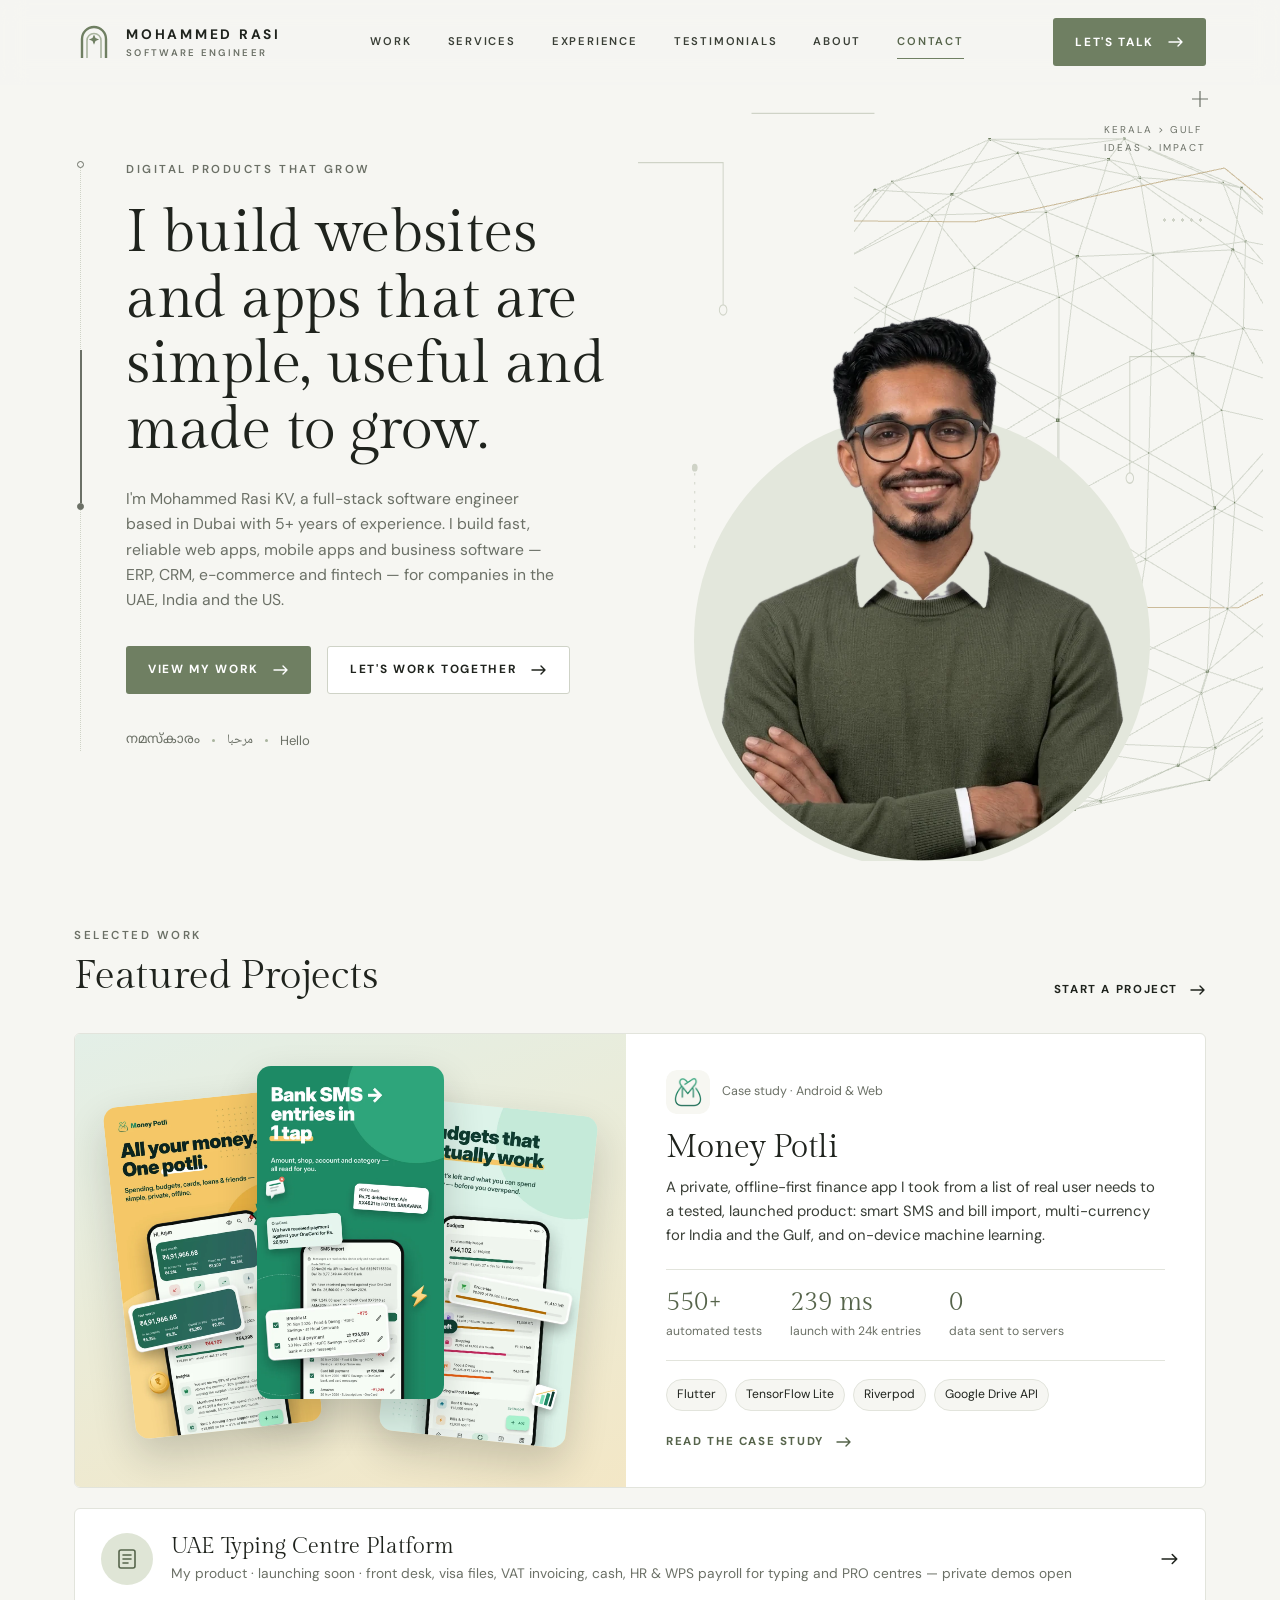
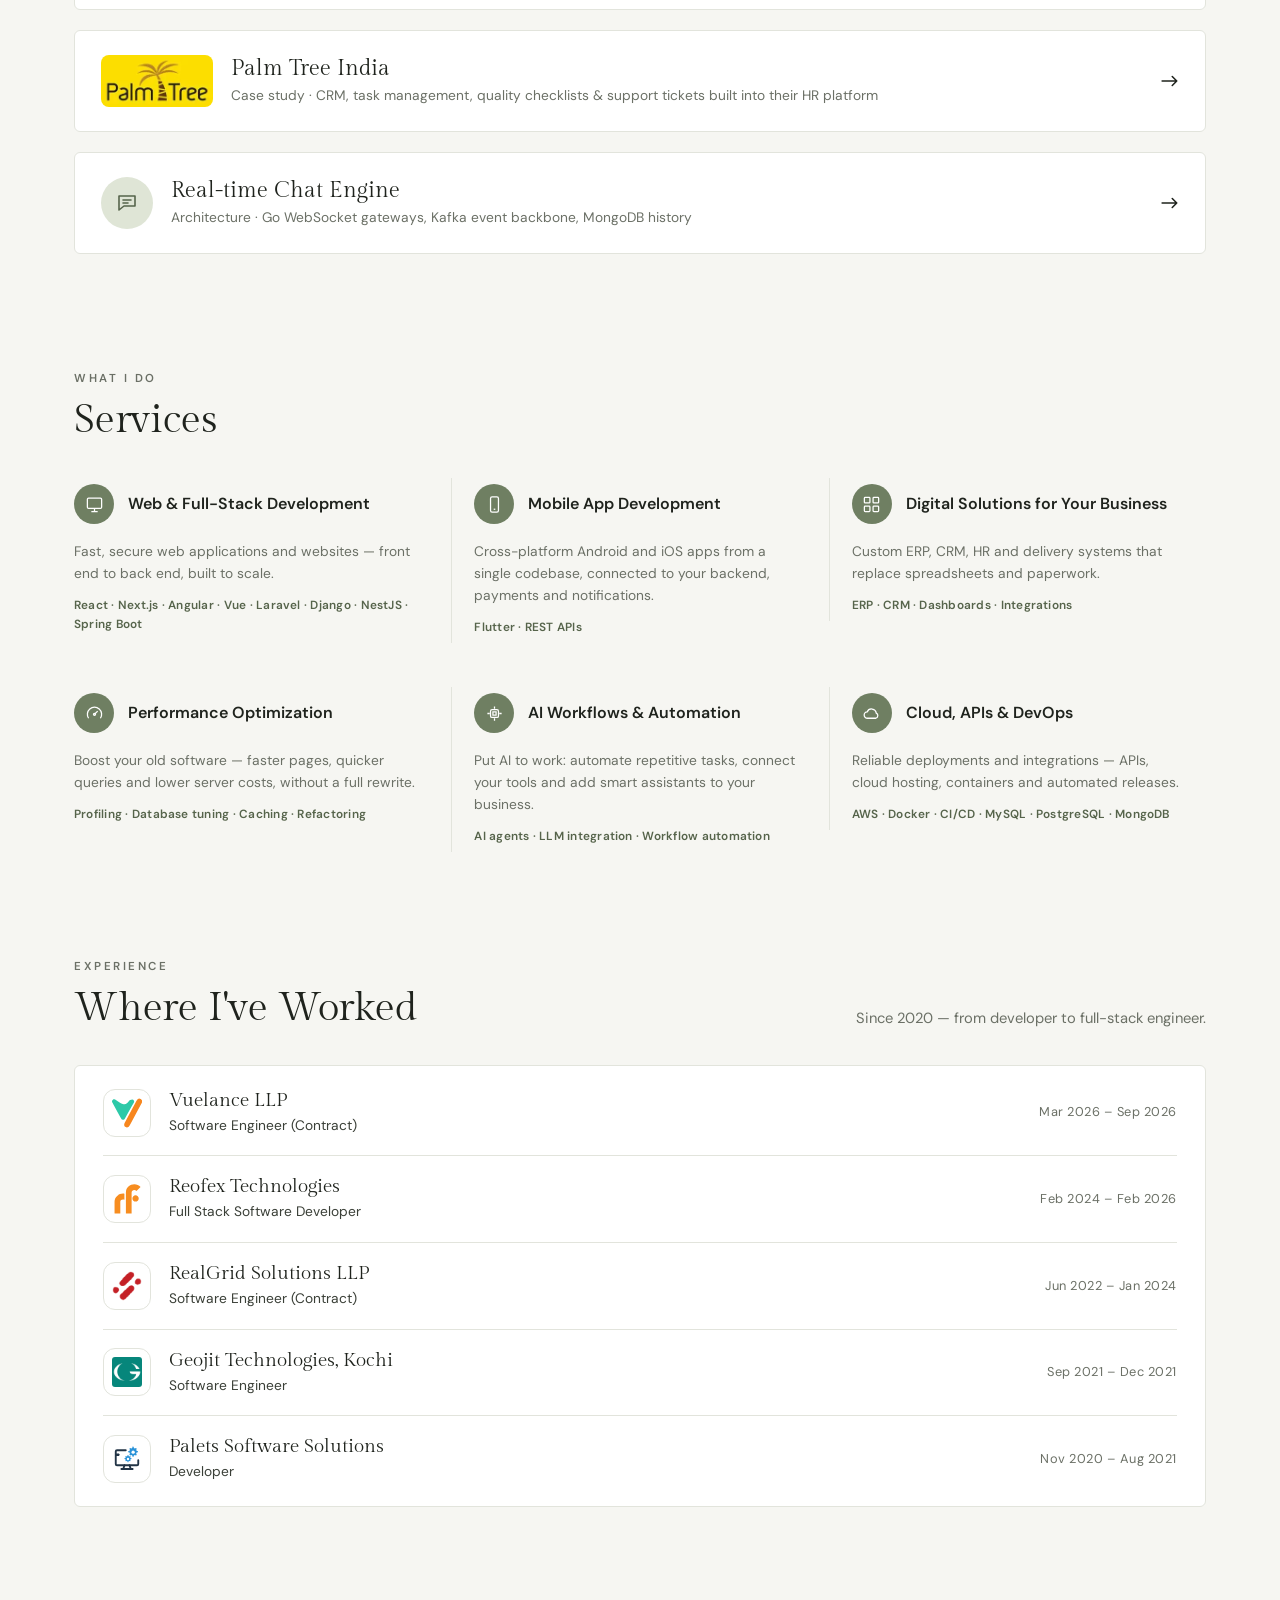
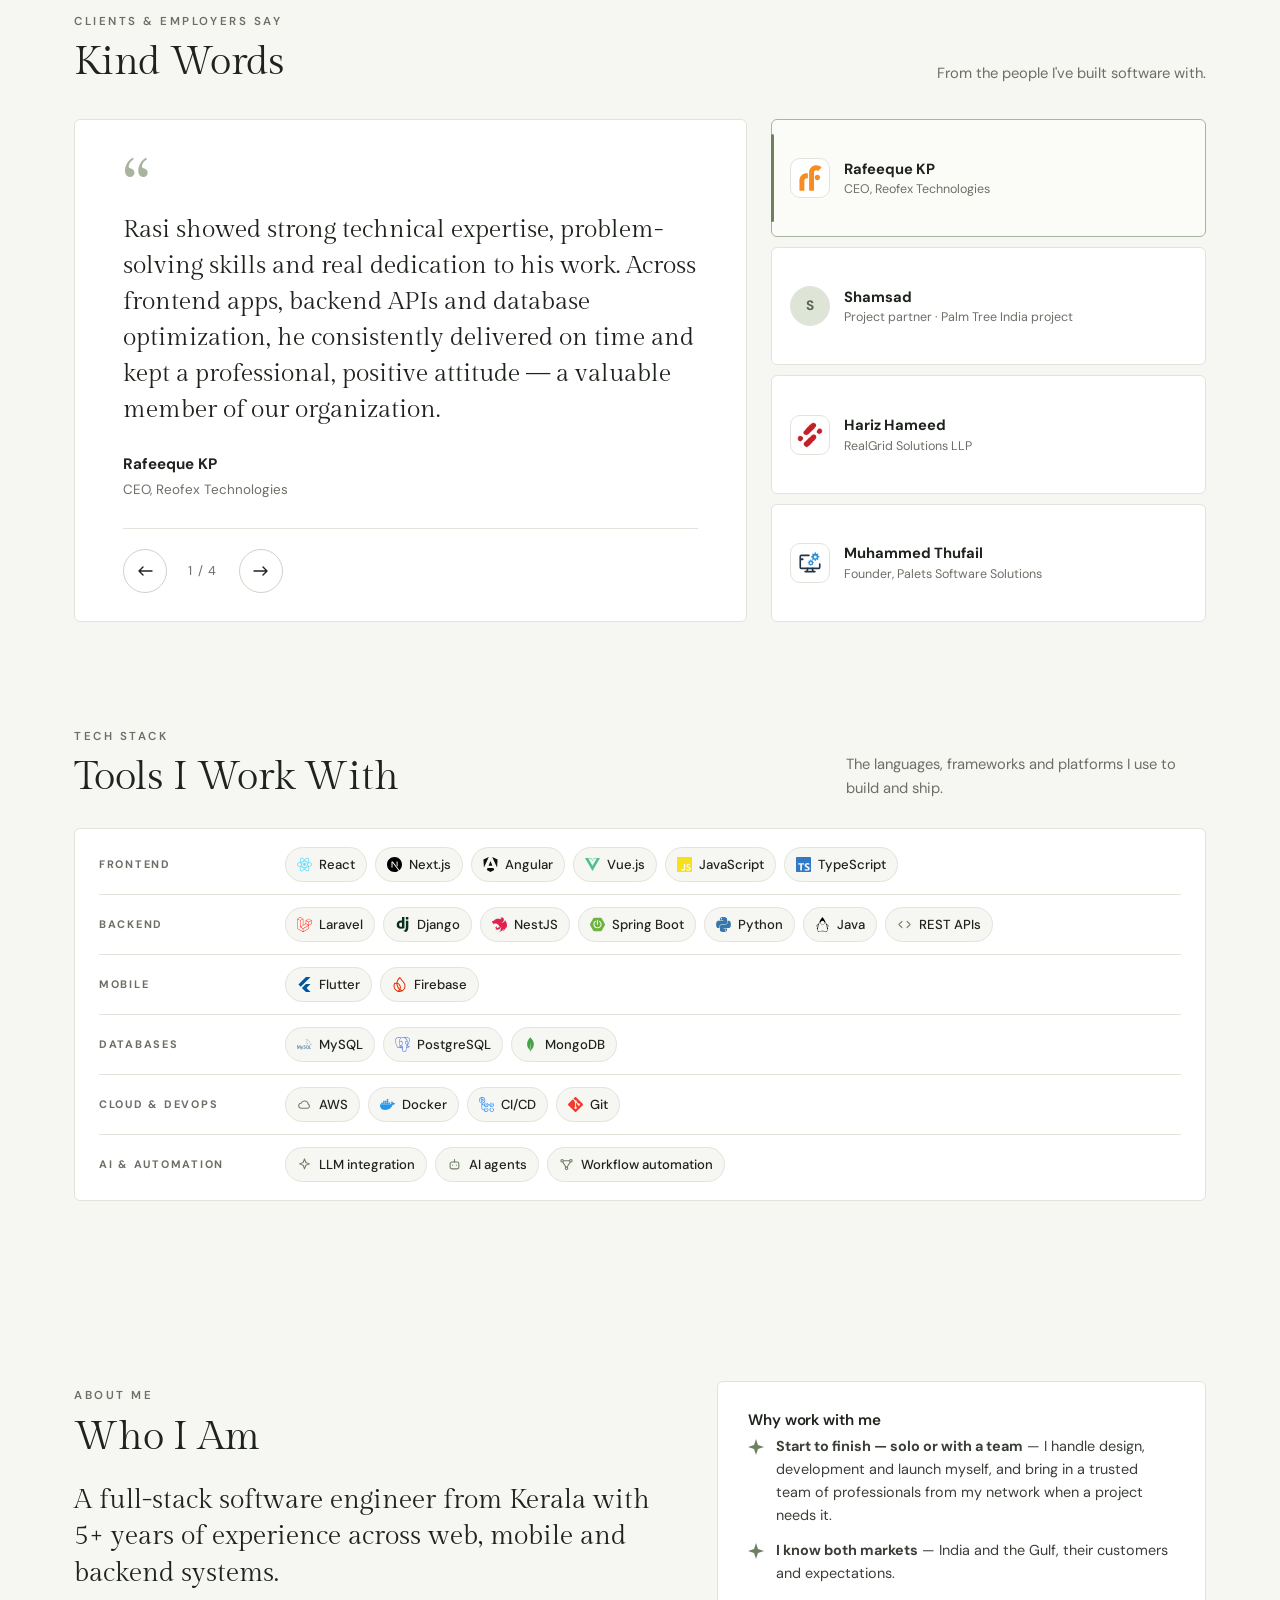
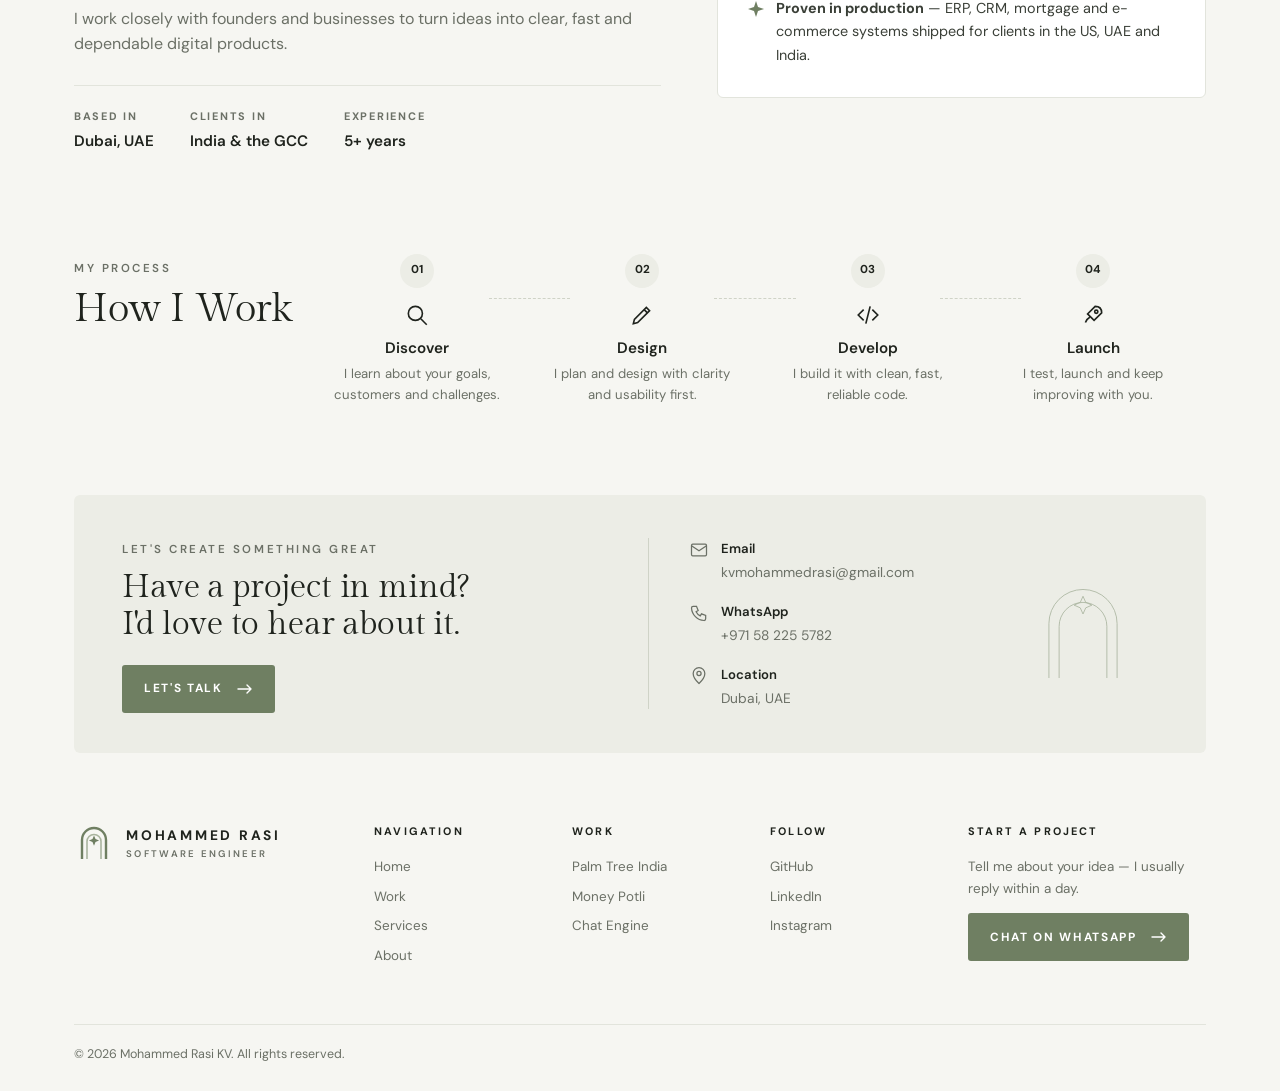
==== commit 6a602133: "Portfolio site Co-Authored-By: Claude Opus 5.5 <noreply@anthropic.com> Claude-Session: https://claud" ====
--- a/index.html
+++ b/index.html
@@ -98,8 +98,31 @@
   section.sec{padding:90px 0}
   .sec-head{display:flex;justify-content:space-between;align-items:end;gap:24px;margin-bottom:34px;flex-wrap:wrap}
 
-  /* Projects (simple list; detailed case studies can be added later) */
-  .projects{display:grid;grid-template-columns:1fr 1fr;gap:20px}
+  /* Money Potli feature */
+  .mp{display:grid;grid-template-columns:1fr 1.05fr;background:var(--surface);border:1px solid var(--line);border-radius:6px;overflow:hidden;margin-bottom:20px;transition:box-shadow .3s,border-color .3s}
+  .mp:hover{border-color:var(--sage-line);box-shadow:0 22px 48px rgba(31,35,29,.08)}
+  .mp-art{position:relative;background:linear-gradient(160deg,#e3efe7,#f3e7c6);min-height:380px;overflow:hidden}
+  .mp-art img{position:absolute;width:34%;height:auto;border-radius:14px;box-shadow:0 18px 40px rgba(31,35,29,.2);transition:transform .5s}
+  .mp-art img:nth-child(1){left:8%;top:14%;transform:rotate(-6deg)}
+  .mp-art img:nth-child(2){left:33%;top:7%;z-index:2}
+  .mp-art img:nth-child(3){left:58%;top:16%;transform:rotate(6deg)}
+  .mp:hover .mp-art img:nth-child(1){transform:rotate(-8deg) translateX(-6px)}
+  .mp:hover .mp-art img:nth-child(3){transform:rotate(8deg) translateX(6px)}
+  .mp-body{padding:36px 40px;display:flex;flex-direction:column}
+  .mp-id{display:flex;align-items:center;gap:12px;font-size:.78rem;color:var(--muted)}
+  .mp-id img{width:44px;height:44px;border-radius:11px}
+  .mp-body h3{font-size:2rem;margin:16px 0 10px}
+  .mp-body>p{font-size:.93rem;color:#3a3f37}
+  .mp-stats{list-style:none;display:flex;gap:28px;margin:22px 0 18px;padding:18px 0;border-top:1px solid var(--line);border-bottom:1px solid var(--line)}
+  .mp-stats b{display:block;font-family:var(--serif);font-weight:400;font-size:1.6rem;line-height:1.1;color:var(--sage-dark)}
+  .mp-stats span{font-size:.76rem;color:var(--muted)}
+  .mp-tags{display:flex;flex-wrap:wrap;gap:8px;margin-bottom:22px}
+  .mp-tags span{font-size:.76rem;padding:5px 10px;border:1px solid var(--line);border-radius:999px;background:var(--bg)}
+  .mp-cta{margin-top:auto;color:var(--sage-dark)}
+  .mp:hover .mp-cta svg{transform:translateX(3px)}
+
+  /* Projects */
+  .projects{display:grid;grid-template-columns:1fr;gap:20px}
   .pcard{display:flex;align-items:center;gap:18px;padding:24px 26px;background:var(--surface);border:1px solid var(--line);border-radius:6px;transition:border-color .2s,box-shadow .2s,transform .2s}
   .pcard:hover{border-color:var(--sage-line);box-shadow:0 14px 30px rgba(31,35,29,.06);transform:translateY(-2px)}
   .pico{flex:none;width:52px;height:52px;border-radius:50%;background:var(--sage-soft);color:var(--sage-dark);display:grid;place-items:center}
@@ -270,7 +293,9 @@
     .hero-copy{padding:28px 0 16px}
     .greet{margin-top:28px}
     .projects{grid-template-columns:1fr}
-    .tspot,.about2{grid-template-columns:1fr;gap:16px}
+    .tspot,.about2,.mp{grid-template-columns:1fr;gap:16px}
+    .mp{gap:0}
+    .mp-art{min-height:300px}
     .tlist{flex-direction:row;overflow-x:auto;scrollbar-width:none;margin:0 -24px;padding:0 24px 2px}
     .tlist::-webkit-scrollbar{display:none}
     .tperson{flex:none;width:auto;max-width:240px;padding:12px 14px}
@@ -297,6 +322,11 @@
     .sec-head .more{display:none}
     .sec-head{margin-bottom:24px}
     .pcard{padding:16px 18px;gap:14px}
+    .mp-body{padding:26px 22px}
+    .mp-body h3{font-size:1.7rem}
+    .mp-stats{gap:18px}
+    .mp-stats b{font-size:1.3rem}
+    .mp-art{min-height:250px}
     .pico{width:44px;height:44px}
     img.pico.wide{width:84px;height:40px}
     .pcard b{font-size:1.15rem}
@@ -420,17 +450,43 @@
         <div><span class="eyebrow">Selected work</span><h2>Featured Projects</h2></div>
         <a href="#contact" class="more">Start a project <svg><use href="#arrow"/></svg></a>
       </div>
+      <!-- Money Potli: featured case study -->
+      <a class="mp rv" href="money-potli/">
+        <div class="mp-art">
+          <img src="assets/money-potli/screen-1.webp" alt="Money Potli dashboard" width="720" height="1280" loading="lazy">
+          <img src="assets/money-potli/screen-2.webp" alt="Money Potli bank SMS import" width="720" height="1280" loading="lazy">
+          <img src="assets/money-potli/screen-4.webp" alt="Money Potli budgets" width="720" height="1280" loading="lazy">
+        </div>
+        <div class="mp-body">
+          <div class="mp-id"><img src="assets/money-potli/icon.png" alt="" width="44" height="44"><span>Case study · Android &amp; Web</span></div>
+          <h3>Money Potli</h3>
+          <p>A private, offline-first finance app I took from a list of real user needs to a tested, launched product: smart SMS and bill import, multi-currency for India and the Gulf, and on-device machine learning.</p>
+          <ul class="mp-stats">
+            <li><b>550+</b><span>automated tests</span></li>
+            <li><b>239 ms</b><span>launch with 24k entries</span></li>
+            <li><b>0</b><span>data sent to servers</span></li>
+          </ul>
+          <div class="mp-tags"><span>Flutter</span><span>TensorFlow Lite</span><span>Riverpod</span><span>Google Drive API</span></div>
+          <span class="more mp-cta">Read the case study <svg><use href="#arrow"/></svg></span>
+        </div>
+      </a>
       <div class="projects">
-        <a class="pcard rv" href="https://hr.palmtreeindia.com/" target="_blank" rel="noopener">
-          <img class="pico wide" src="assets/logos/palmtree.png" alt="Palm Tree logo" width="241" height="110">
-          <div><b>Palm Tree India</b><span>HR &amp; business operations platform</span></div>
+        <a class="pcard rv" href="typing-centre/">
+          <span class="pico"><svg viewBox="0 0 24 24" fill="none" stroke="currentColor" stroke-width="1.6" stroke-linecap="round" stroke-linejoin="round"><rect x="4" y="3" width="16" height="18" rx="2"/><path d="M8 8h8M8 12h8M8 16h5"/></svg></span>
+          <div><b>UAE Typing Centre Platform</b><span>My product · launching soon · front desk, visa files, VAT invoicing, cash, HR &amp; WPS payroll for typing and PRO centres — private demos open</span></div>
           <svg class="go"><use href="#arrow"/></svg>
         </a>
-        <a class="pcard rv" href="#">
-          <span class="pico"><svg viewBox="0 0 24 24" fill="none" stroke="currentColor" stroke-width="1.5"><path d="M8 7c-3 4-4 8-2.5 11 1.2 2.3 4 3 6.5 3s5.3-.7 6.5-3C20 15 19 11 16 7z"/><path d="M7.5 7h9l-1.2-2.5H8.7z"/></svg></span>
-          <div><b>Money Potli</b><span>Personal finance app · My product</span></div>
+        <a class="pcard rv" href="palm-tree/">
+          <img class="pico wide" src="assets/logos/palmtree.png" alt="Palm Tree logo" width="241" height="110">
+          <div><b>Palm Tree India</b><span>Case study · CRM, task management, quality checklists &amp; support tickets built into their HR platform</span></div>
           <svg class="go"><use href="#arrow"/></svg>
         </a>
+        <a class="pcard rv" href="chat-engine/">
+          <span class="pico"><svg viewBox="0 0 24 24" fill="none" stroke="currentColor" stroke-width="1.6" stroke-linejoin="round"><path d="M4 5h16v10H9l-5 4z"/><path d="M8 9h8M8 12h5" stroke-linecap="round"/></svg></span>
+          <div><b>Real-time Chat Engine</b><span>Architecture · Go WebSocket gateways, Kafka event backbone, MongoDB history</span></div>
+          <svg class="go"><use href="#arrow"/></svg>
+        </a>
+      </div>
       </div>
     </div>
   </section>
@@ -573,7 +629,7 @@
         <a href="#top" class="logo"><svg><use href="#logo"/></svg><span><b>MOHAMMED RASI</b><small>SOFTWARE ENGINEER</small></span></a>
       </div>
       <div><h4>Navigation</h4><ul><li><a href="#top">Home</a></li><li><a href="#work">Work</a></li><li><a href="#services">Services</a></li><li><a href="#about">About</a></li></ul></div>
-      <div><h4>Work</h4><ul><li><a href="#work">Palm Tree India</a></li><li><a href="#work">Money Potli</a></li></ul></div>
+      <div><h4>Work</h4><ul><li><a href="palm-tree/">Palm Tree India</a></li><li><a href="money-potli/">Money Potli</a></li><li><a href="chat-engine/">Chat Engine</a></li></ul></div>
       <div><h4>Follow</h4><ul><li><a href="https://github.com/mrasikv">GitHub</a></li><li><a href="https://www.linkedin.com/in/mrasikv" target="_blank" rel="noopener">LinkedIn</a></li><li><a href="#">Instagram</a></li></ul></div>
       <div><h4>Start a project</h4><p>Tell me about your idea — I usually reply within a day.</p><a href="https://wa.me/971582255782" class="btn btn-solid">Chat on WhatsApp <svg><use href="#arrow"/></svg></a></div>
     </div>
